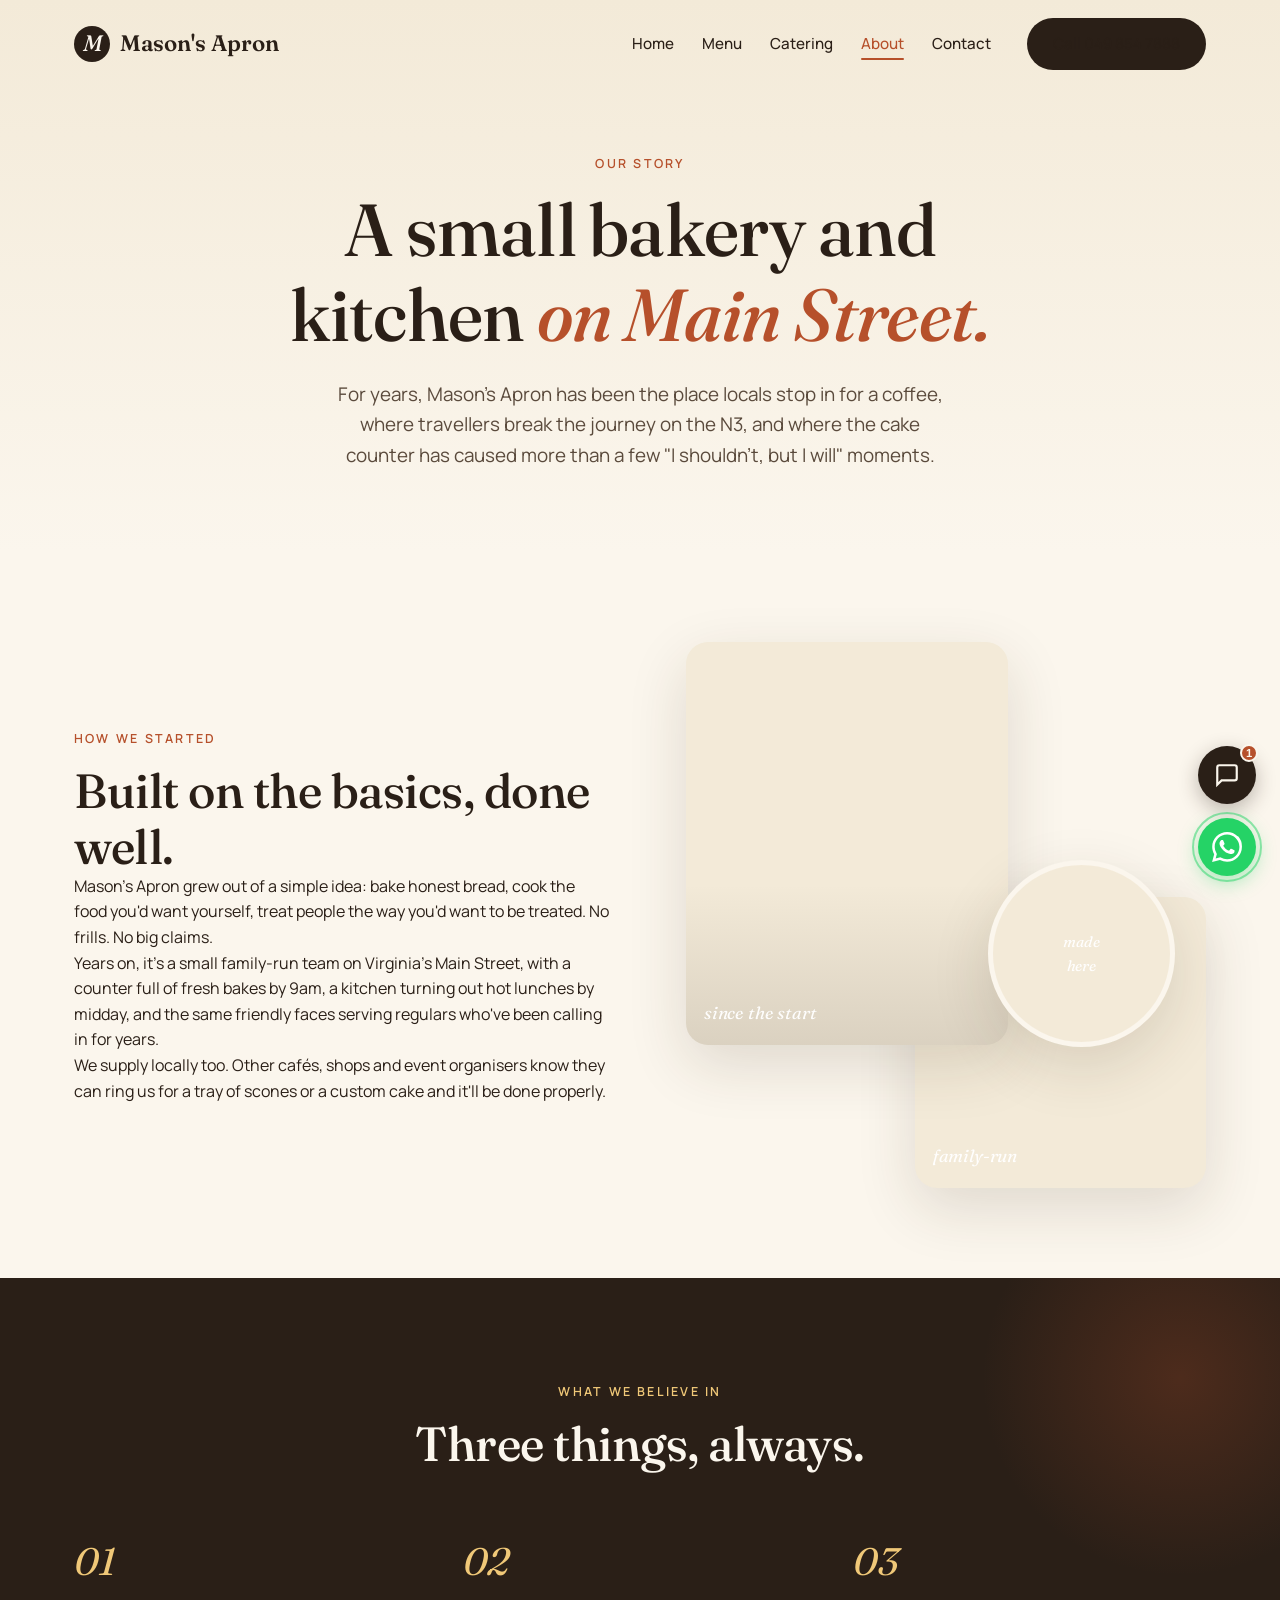
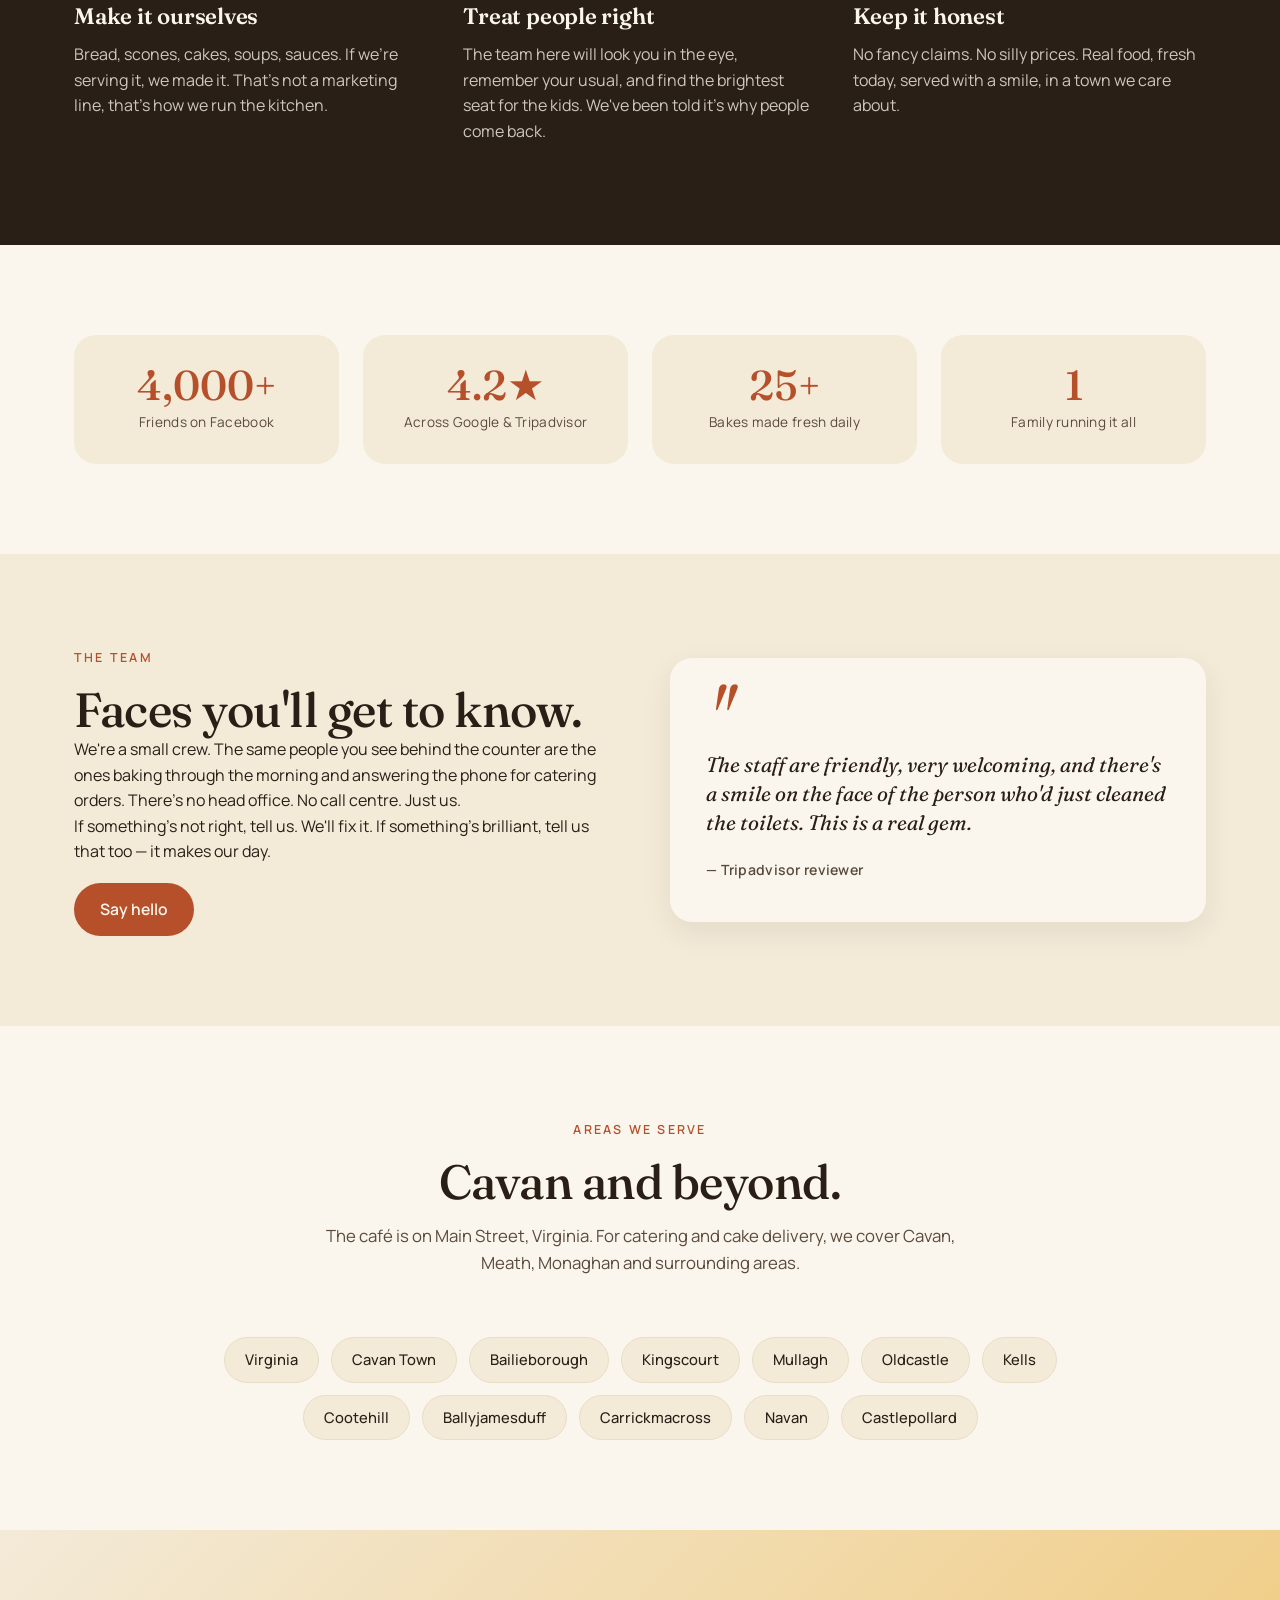
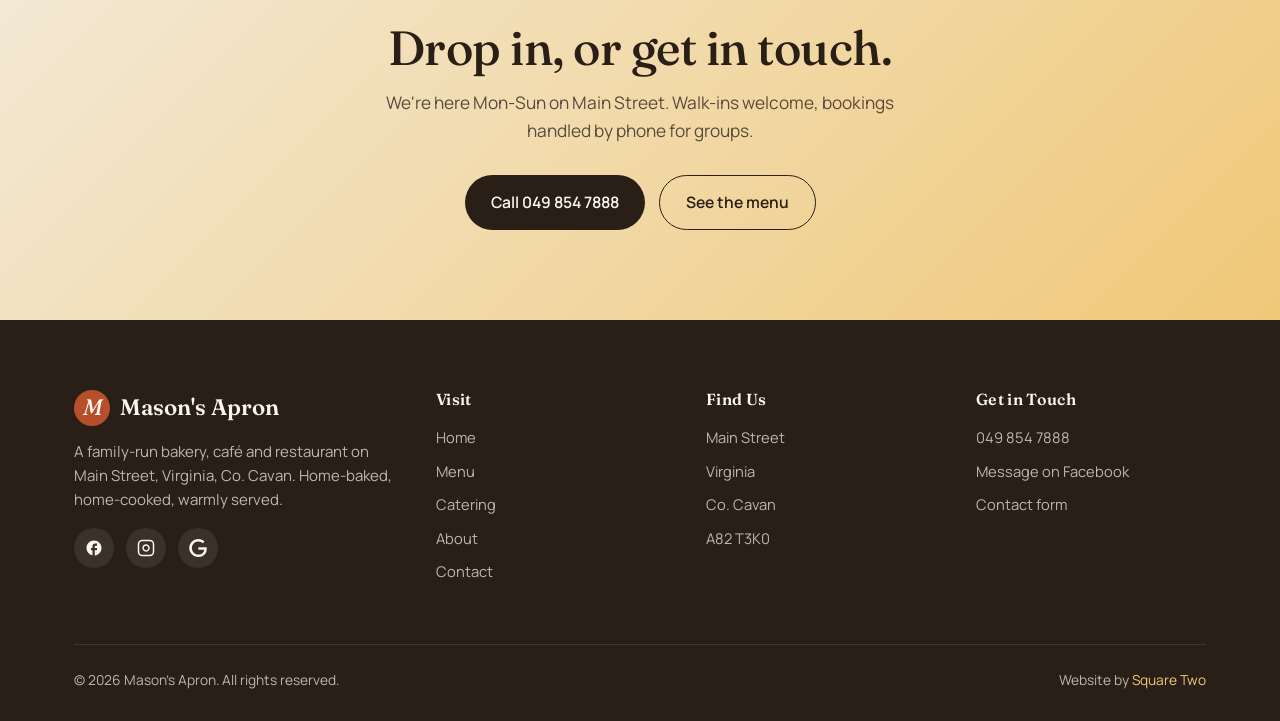
==== about.html @ c081e1da "Photo-led redesign: real menu, Jack's shortlist photos, homepage menu section" ====
<!DOCTYPE html>
<html lang="en">
<head>
  <meta charset="UTF-8">
  <meta name="viewport" content="width=device-width, initial-scale=1.0">
  <title>About Mason's Apron | Family-Run Café in Virginia, Co. Cavan</title>
  <meta name="description" content="Get to know Mason's Apron. A family-run bakery, café and restaurant on Main Street, Virginia. Real food, real welcome, served in the heart of Cavan.">
  <meta name="robots" content="index, follow">
  <link rel="canonical" href="https://www.themasonsapron.ie/about.html">

  <meta property="og:title" content="About Mason's Apron | Virginia, Co. Cavan">
  <meta property="og:description" content="A family-run bakery, café and restaurant on Main Street, Virginia. Home-baked, home-cooked, warmly served.">
  <meta property="og:url" content="https://www.themasonsapron.ie/about.html">
  <meta property="og:type" content="website">

  <link rel="preconnect" href="https://fonts.googleapis.com">
  <link rel="preconnect" href="https://fonts.gstatic.com" crossorigin>
  <link href="https://fonts.googleapis.com/css2?family=Fraunces:opsz,wght@9..144,400;9..144,500;9..144,600;9..144,700&family=Manrope:wght@400;500;600;700&display=swap" rel="stylesheet">
  <link rel="stylesheet" href="/styles.css">
</head>
<body>

  <nav class="nav" id="nav">
    <div class="nav-inner">
      <a href="/" class="logo">
        <span class="logo-mark">M</span>
        Mason's Apron
      </a>
      <ul class="nav-links" id="navLinks">
        <li><a href="/">Home</a></li>
        <li><a href="/menu.html">Menu</a></li>
        <li><a href="/catering.html">Catering</a></li>
        <li><a href="/about.html" class="active">About</a></li>
        <li><a href="/contact.html">Contact</a></li>
        <li><a href="tel:+353498547888" class="btn btn-primary nav-cta">Call 049 854 7888</a></li>
      </ul>
      <button class="hamburger" id="hamburger" aria-label="Menu">
        <span></span><span></span><span></span>
      </button>
    </div>
  </nav>

  <!-- ===== PAGE HERO ===== -->
  <section class="page-hero">
    <div class="container">
      <div class="page-hero-inner" data-reveal>
        <span class="eyebrow">Our Story</span>
        <h1>A small bakery and kitchen <span class="italic">on Main Street.</span></h1>
        <p class="lead">For years, Mason's Apron has been the place locals stop in for a coffee, where travellers break the journey on the N3, and where the cake counter has caused more than a few "I shouldn't, but I will" moments.</p>
      </div>
    </div>
  </section>

  <!-- ===== STORY ===== -->
  <section>
    <div class="container">
      <div class="about-grid">
        <div data-reveal>
          <span class="eyebrow">How we started</span>
          <h2>Built on the basics, done well.</h2>
          <p>Mason's Apron grew out of a simple idea: bake honest bread, cook the food you'd want yourself, treat people the way you'd want to be treated. No frills. No big claims.</p>
          <p>Years on, it's a small family-run team on Virginia's Main Street, with a counter full of fresh bakes by 9am, a kitchen turning out hot lunches by midday, and the same friendly faces serving regulars who've been calling in for years.</p>
          <p>We supply locally too. Other cafés, shops and event organisers know they can ring us for a tray of scones or a custom cake and it'll be done properly.</p>
        </div>
        <div class="hero-visual" data-reveal>
          <div class="hero-card hero-card-1">
            <span class="label">since the start</span>
          </div>
          <div class="hero-card hero-card-2">
            <span class="label">family-run</span>
          </div>
          <div class="hero-card hero-card-3">
            <span class="label">made<br>here</span>
          </div>
        </div>
      </div>
    </div>
  </section>

  <!-- ===== VALUES ===== -->
  <section class="story">
    <div class="container">
      <div class="section-head" data-reveal>
        <span class="eyebrow">What we believe in</span>
        <h2>Three things, always.</h2>
      </div>
      <div class="values-grid">
        <div class="value" data-reveal>
          <div class="value-num">01</div>
          <h3>Make it ourselves</h3>
          <p>Bread, scones, cakes, soups, sauces. If we're serving it, we made it. That's not a marketing line, that's how we run the kitchen.</p>
        </div>
        <div class="value" data-reveal>
          <div class="value-num">02</div>
          <h3>Treat people right</h3>
          <p>The team here will look you in the eye, remember your usual, and find the brightest seat for the kids. We've been told it's why people come back.</p>
        </div>
        <div class="value" data-reveal>
          <div class="value-num">03</div>
          <h3>Keep it honest</h3>
          <p>No fancy claims. No silly prices. Real food, fresh today, served with a smile, in a town we care about.</p>
        </div>
      </div>
    </div>
  </section>

  <!-- ===== STATS ===== -->
  <section>
    <div class="container">
      <div class="stats-row" data-reveal>
        <div class="stat-block">
          <div class="num">4,000+</div>
          <div class="label">Friends on Facebook</div>
        </div>
        <div class="stat-block">
          <div class="num">4.2★</div>
          <div class="label">Across Google &amp; Tripadvisor</div>
        </div>
        <div class="stat-block">
          <div class="num">25+</div>
          <div class="label">Bakes made fresh daily</div>
        </div>
        <div class="stat-block">
          <div class="num">1</div>
          <div class="label">Family running it all</div>
        </div>
      </div>
    </div>
  </section>

  <!-- ===== TEAM PROMISE ===== -->
  <section class="reviews">
    <div class="container">
      <div class="about-grid">
        <div data-reveal>
          <span class="eyebrow">The Team</span>
          <h2>Faces you'll get to know.</h2>
          <p>We're a small crew. The same people you see behind the counter are the ones baking through the morning and answering the phone for catering orders. There's no head office. No call centre. Just us.</p>
          <p>If something's not right, tell us. We'll fix it. If something's brilliant, tell us that too — it makes our day.</p>
          <a href="/contact.html" class="btn btn-rust" style="margin-top:18px;">Say hello</a>
        </div>
        <div data-reveal>
          <div class="quote-card">
            <div class="quote-mark">"</div>
            <p>The staff are friendly, very welcoming, and there's a smile on the face of the person who'd just cleaned the toilets. This is a real gem.</p>
            <div class="quote-attr">— Tripadvisor reviewer</div>
          </div>
        </div>
      </div>
    </div>
  </section>

  <!-- ===== AREAS WE SERVE ===== -->
  <section>
    <div class="container">
      <div class="section-head" data-reveal>
        <span class="eyebrow">Areas We Serve</span>
        <h2>Cavan and beyond.</h2>
        <p>The café is on Main Street, Virginia. For catering and cake delivery, we cover Cavan, Meath, Monaghan and surrounding areas.</p>
      </div>
      <div class="area-tags" data-reveal>
        <span class="area">Virginia</span>
        <span class="area">Cavan Town</span>
        <span class="area">Bailieborough</span>
        <span class="area">Kingscourt</span>
        <span class="area">Mullagh</span>
        <span class="area">Oldcastle</span>
        <span class="area">Kells</span>
        <span class="area">Cootehill</span>
        <span class="area">Ballyjamesduff</span>
        <span class="area">Carrickmacross</span>
        <span class="area">Navan</span>
        <span class="area">Castlepollard</span>
      </div>
    </div>
  </section>

  <!-- ===== CTA BANNER ===== -->
  <section class="cta-banner">
    <div class="container">
      <div class="cta-inner" data-reveal>
        <h2>Drop in, or get in touch.</h2>
        <p>We're here Mon-Sun on Main Street. Walk-ins welcome, bookings handled by phone for groups.</p>
        <div class="hero-ctas" style="justify-content:center;">
          <a href="tel:+353498547888" class="btn btn-primary">Call 049 854 7888</a>
          <a href="/menu.html" class="btn btn-secondary">See the menu</a>
        </div>
      </div>
    </div>
  </section>

  <div id="footer-placeholder"></div>
  <div id="widgets-placeholder"></div>

  <script src="/script.js"></script>
</body>
</html>
---- styles.css ----
/* ===== TOKENS ===== */
:root {
  --cream: #fbf6ed;
  --cream-2: #f3ead8;
  --ink: #2a1f17;
  --ink-soft: #5a4a3c;
  --rust: #b6502b;
  --rust-dark: #8e3d20;
  --olive: #6a7a3e;
  --butter: #f0c878;
  --crust: #c89a5a;
  --line: #e8ddc6;
  --shadow: 0 10px 30px rgba(60, 40, 20, 0.08);
  --shadow-lg: 0 20px 60px rgba(60, 40, 20, 0.14);
  --r-sm: 8px;
  --r-md: 14px;
  --r-lg: 22px;
  --r-xl: 32px;
  --maxw: 1180px;
}

* { box-sizing: border-box; margin: 0; padding: 0; }
html { scroll-behavior: smooth; }
body {
  font-family: 'Manrope', -apple-system, system-ui, sans-serif;
  color: var(--ink);
  background: var(--cream);
  line-height: 1.6;
  -webkit-font-smoothing: antialiased;
  overflow-x: hidden;
}

h1, h2, h3, h4 {
  font-family: 'Fraunces', Georgia, serif;
  font-weight: 600;
  line-height: 1.15;
  letter-spacing: -0.01em;
  color: var(--ink);
}
h1 { font-size: clamp(2.4rem, 6vw, 4.6rem); font-weight: 500; }
h2 { font-size: clamp(1.9rem, 4vw, 3rem); font-weight: 500; }
h3 { font-size: 1.4rem; }

a { color: var(--rust); text-decoration: none; }
a:hover { color: var(--rust-dark); }
img { max-width: 100%; display: block; }

.container {
  max-width: var(--maxw);
  margin: 0 auto;
  padding: 0 24px;
}

.eyebrow {
  display: inline-block;
  font-size: 0.78rem;
  letter-spacing: 0.18em;
  text-transform: uppercase;
  color: var(--rust);
  font-weight: 600;
  margin-bottom: 14px;
}

.italic {
  font-style: italic;
  color: var(--rust);
}

.btn {
  display: inline-flex;
  align-items: center;
  gap: 10px;
  padding: 14px 26px;
  border-radius: 999px;
  font-weight: 600;
  font-size: 0.98rem;
  transition: all 0.25s ease;
  border: none;
  cursor: pointer;
  font-family: inherit;
  white-space: nowrap;
}
.btn-primary { background: var(--ink); color: var(--cream); }
.btn-primary:hover { background: var(--rust-dark); color: var(--cream); transform: translateY(-2px); }
.btn-secondary { background: transparent; color: var(--ink); border: 1.5px solid var(--ink); }
.btn-secondary:hover { background: var(--ink); color: var(--cream); }
.btn-rust { background: var(--rust); color: var(--cream); }
.btn-rust:hover { background: var(--rust-dark); color: var(--cream); transform: translateY(-2px); }

/* ===== NAV ===== */
.nav {
  position: fixed;
  top: 0; left: 0; right: 0;
  z-index: 100;
  padding: 18px 0;
  transition: all 0.3s ease;
}
.nav.scrolled {
  background: rgba(251, 246, 237, 0.92);
  backdrop-filter: blur(10px);
  -webkit-backdrop-filter: blur(10px);
  box-shadow: 0 1px 0 var(--line);
  padding: 12px 0;
}
.nav-inner {
  display: flex;
  align-items: center;
  justify-content: space-between;
  max-width: var(--maxw);
  margin: 0 auto;
  padding: 0 24px;
}
.logo {
  font-family: 'Fraunces', serif;
  font-size: 1.4rem;
  font-weight: 600;
  color: var(--ink);
  display: flex;
  align-items: center;
  gap: 10px;
}
.logo-mark {
  width: 36px; height: 36px;
  background: var(--ink);
  color: var(--cream);
  border-radius: 50%;
  display: grid;
  place-items: center;
  font-family: 'Fraunces', serif;
  font-style: italic;
  font-weight: 500;
}
.nav-links {
  display: flex;
  gap: 28px;
  align-items: center;
  list-style: none;
}
.nav-links a {
  color: var(--ink);
  font-weight: 500;
  font-size: 0.95rem;
  position: relative;
}
.nav-links a:hover { color: var(--rust); }
.nav-links a.active {
  color: var(--rust);
}
.nav-links a.active::after {
  content: '';
  position: absolute;
  bottom: -6px; left: 0; right: 0;
  height: 2px;
  background: var(--rust);
  border-radius: 2px;
}
.nav-links a.btn.active::after { display: none; }
.nav-cta { margin-left: 8px; }

.hamburger {
  display: none;
  background: none;
  border: none;
  cursor: pointer;
  width: 44px;
  height: 44px;
  padding: 10px;
}
.hamburger span {
  display: block;
  width: 24px;
  height: 2px;
  background: var(--ink);
  margin: 5px auto;
  transition: 0.3s;
}
.hamburger.active span:nth-child(1) { transform: rotate(45deg) translate(6px, 6px); }
.hamburger.active span:nth-child(2) { opacity: 0; }
.hamburger.active span:nth-child(3) { transform: rotate(-45deg) translate(7px, -7px); }

/* ===== HERO ===== */
.hero {
  padding: 160px 0 100px;
  position: relative;
  overflow: hidden;
}
.hero-grid {
  display: grid;
  grid-template-columns: 1.05fr 0.95fr;
  gap: 60px;
  align-items: center;
}
.hero p.lead {
  font-size: 1.18rem;
  color: var(--ink-soft);
  margin: 26px 0 36px;
  max-width: 540px;
}
.hero-ctas {
  display: flex;
  gap: 14px;
  flex-wrap: wrap;
}
.hero-trust {
  margin-top: 40px;
  display: flex;
  gap: 24px;
  flex-wrap: wrap;
  align-items: center;
}
.trust-item {
  display: flex;
  align-items: center;
  gap: 8px;
  font-size: 0.88rem;
  color: var(--ink-soft);
  font-weight: 500;
}
.trust-item svg { width: 18px; height: 18px; color: var(--rust); }

.hero-visual {
  position: relative;
  aspect-ratio: 1 / 1.05;
  max-width: 520px;
  justify-self: end;
  width: 100%;
}
.hero-card {
  position: absolute;
  border-radius: var(--r-lg);
  overflow: hidden;
  box-shadow: var(--shadow-lg);
  background: var(--cream-2);
}
.hero-card img {
  width: 100%;
  height: 100%;
  object-fit: cover;
}
.hero-card-1 {
  top: 0; left: 0;
  width: 62%;
  aspect-ratio: 4 / 5;
  z-index: 2;
}
.hero-card-2 {
  bottom: 0; right: 0;
  width: 56%;
  aspect-ratio: 1 / 1;
  z-index: 1;
}
.hero-card-3 {
  top: 40%; right: 6%;
  width: 36%;
  aspect-ratio: 1 / 1;
  border-radius: 50%;
  border: 5px solid var(--cream);
  z-index: 3;
}
.hero-card .label {
  position: absolute;
  bottom: 18px;
  left: 18px;
  color: rgba(255,255,255,0.95);
  font-family: 'Fraunces', serif;
  font-style: italic;
  font-size: 1.1rem;
  letter-spacing: -0.01em;
}
.hero-card-3 .label {
  bottom: auto; left: auto;
  top: 50%; left: 50%;
  transform: translate(-50%, -50%);
  text-align: center;
  font-size: 0.95rem;
}
.hero-card-1::before {
  content: '';
  position: absolute;
  inset: 0;
  pointer-events: none;
  background: linear-gradient(180deg, transparent 60%, rgba(42,31,23,0.12) 100%);
}

/* ===== PAGE HERO (sub-pages) ===== */
.page-hero {
  padding: 150px 0 60px;
  background: linear-gradient(180deg, var(--cream-2) 0%, var(--cream) 100%);
  text-align: center;
}
.page-hero-inner {
  max-width: 780px;
  margin: 0 auto;
}
.page-hero h1 { margin-bottom: 22px; }
.page-hero p.lead {
  font-size: 1.18rem;
  color: var(--ink-soft);
  max-width: 620px;
  margin: 0 auto 22px;
}
.page-note {
  font-size: 0.85rem;
  color: var(--ink-soft);
  font-style: italic;
  margin-top: 14px;
}
.page-hero .hero-ctas {
  justify-content: center;
  margin-top: 26px;
}

/* ===== SECTIONS ===== */
section { padding: 90px 0; }
.section-head {
  text-align: center;
  max-width: 680px;
  margin: 0 auto 60px;
}
.section-head p {
  color: var(--ink-soft);
  font-size: 1.05rem;
  margin-top: 14px;
}

/* ===== ABOUT ===== */
.about {
  background: var(--cream-2);
  position: relative;
}
.about-grid {
  display: grid;
  grid-template-columns: 1fr 1fr;
  gap: 60px;
  align-items: center;
}
.about h2 { margin-bottom: 20px; }
.about p { color: var(--ink-soft); font-size: 1.05rem; margin-bottom: 16px; }
.why-cards {
  display: grid;
  grid-template-columns: 1fr 1fr;
  gap: 18px;
  margin-top: 40px;
}
.why-card {
  background: var(--cream);
  border-radius: var(--r-md);
  padding: 24px;
  border: 1px solid var(--line);
}
.why-card .ic {
  width: 42px; height: 42px;
  background: var(--rust);
  color: var(--cream);
  border-radius: 50%;
  display: grid;
  place-items: center;
  margin-bottom: 14px;
}
.why-card .ic svg { width: 20px; height: 20px; }
.why-card h4 {
  font-family: 'Fraunces', serif;
  font-size: 1.05rem;
  margin-bottom: 6px;
}
.why-card p { font-size: 0.92rem; margin: 0; color: var(--ink-soft); }

/* ===== MENU CARDS (homepage tease) ===== */
.menu-grid {
  display: grid;
  grid-template-columns: repeat(3, 1fr);
  gap: 26px;
}
.menu-card {
  background: var(--cream-2);
  border-radius: var(--r-lg);
  padding: 36px 30px;
  transition: transform 0.3s ease, box-shadow 0.3s ease;
  position: relative;
  overflow: hidden;
}
.menu-card:hover {
  transform: translateY(-6px);
  box-shadow: var(--shadow);
}
.menu-card .visual {
  width: 64px; height: 64px;
  border-radius: 50%;
  display: grid;
  place-items: center;
  margin-bottom: 22px;
  background: var(--rust);
  color: var(--cream);
}
.menu-card .visual svg { width: 28px; height: 28px; }
.menu-card.olive .visual { background: var(--olive); }
.menu-card.butter .visual { background: var(--crust); }
.menu-card.ink .visual { background: var(--ink); }
.menu-card.rust .visual { background: var(--rust); }
.menu-card h3 {
  font-family: 'Fraunces', serif;
  margin-bottom: 10px;
  font-size: 1.35rem;
}
.menu-card p {
  color: var(--ink-soft);
  font-size: 0.96rem;
  margin-bottom: 18px;
}
.menu-card .ask {
  font-size: 0.88rem;
  font-weight: 600;
  color: var(--rust);
  display: inline-flex;
  gap: 6px;
  align-items: center;
}

/* ===== STORY STRIP ===== */
.story {
  background: var(--ink);
  color: var(--cream);
  padding: 100px 0;
  position: relative;
  overflow: hidden;
}
.story::before {
  content: '';
  position: absolute;
  top: -100px; right: -100px;
  width: 400px; height: 400px;
  background: radial-gradient(circle, rgba(182, 80, 43, 0.25) 0%, transparent 70%);
  pointer-events: none;
}
.story h2 { color: var(--cream); }
.story .eyebrow { color: var(--butter); }
.story-grid {
  display: grid;
  grid-template-columns: 1fr 1fr;
  gap: 80px;
  align-items: center;
  position: relative;
  z-index: 1;
}
.story p {
  color: rgba(251, 246, 237, 0.78);
  font-size: 1.08rem;
  margin-bottom: 18px;
}
.story-stats {
  display: grid;
  grid-template-columns: 1fr 1fr;
  gap: 24px;
  margin-top: 30px;
}
.stat .num {
  font-family: 'Fraunces', serif;
  font-size: 3rem;
  color: var(--butter);
  line-height: 1;
  font-weight: 500;
}
.stat .label {
  color: rgba(251, 246, 237, 0.7);
  font-size: 0.88rem;
  margin-top: 6px;
  letter-spacing: 0.02em;
}
.story-visual {
  aspect-ratio: 4/5;
  border-radius: var(--r-lg);
  background: var(--rust-dark);
  position: relative;
  overflow: hidden;
  box-shadow: var(--shadow-lg);
}
.story-visual img {
  position: absolute;
  inset: 0;
  width: 100%;
  height: 100%;
  object-fit: cover;
}
.story-visual::after {
  content: '';
  position: absolute;
  inset: 0;
  background: linear-gradient(180deg, transparent 45%, rgba(20,13,8,0.78) 100%);
}
.story-visual .label {
  z-index: 1;
  position: absolute;
  bottom: 24px; left: 24px;
  color: rgba(255,255,255,0.92);
  font-family: 'Fraunces', serif;
  font-style: italic;
  font-size: 1.4rem;
}

/* ===== STORY VALUES (about page) ===== */
.values-grid {
  display: grid;
  grid-template-columns: repeat(3, 1fr);
  gap: 36px;
}
.value {
  position: relative;
  z-index: 1;
}
.value-num {
  font-family: 'Fraunces', serif;
  font-size: 2.4rem;
  font-style: italic;
  color: var(--butter);
  margin-bottom: 12px;
}
.value h3 {
  color: var(--cream);
  font-family: 'Fraunces', serif;
  font-size: 1.4rem;
  margin-bottom: 12px;
}
.value p {
  color: rgba(251, 246, 237, 0.78);
  font-size: 1rem;
  margin: 0;
}

/* ===== STATS ROW (about) ===== */
.stats-row {
  display: grid;
  grid-template-columns: repeat(4, 1fr);
  gap: 24px;
  text-align: center;
}
.stat-block {
  padding: 30px 20px;
  background: var(--cream-2);
  border-radius: var(--r-lg);
}
.stat-block .num {
  font-family: 'Fraunces', serif;
  font-size: 2.6rem;
  color: var(--rust);
  font-weight: 500;
  line-height: 1;
  margin-bottom: 6px;
}
.stat-block .label {
  font-size: 0.85rem;
  color: var(--ink-soft);
  letter-spacing: 0.02em;
}

/* ===== HOW IT WORKS ===== */
.steps-grid {
  display: grid;
  grid-template-columns: repeat(4, 1fr);
  gap: 24px;
}
.step {
  text-align: center;
  padding: 30px 18px;
}
.step .num-circle {
  width: 64px; height: 64px;
  border-radius: 50%;
  background: var(--cream-2);
  border: 2px solid var(--rust);
  color: var(--rust);
  font-family: 'Fraunces', serif;
  font-size: 1.6rem;
  font-weight: 600;
  display: grid;
  place-items: center;
  margin: 0 auto 18px;
}
.step h4 {
  font-family: 'Fraunces', serif;
  font-size: 1.15rem;
  margin-bottom: 8px;
}
.step p {
  font-size: 0.92rem;
  color: var(--ink-soft);
}

/* ===== REVIEWS ===== */
.reviews {
  background: var(--cream-2);
}
.reviews-grid {
  display: grid;
  grid-template-columns: repeat(3, 1fr);
  gap: 24px;
}
.review {
  background: var(--cream);
  border-radius: var(--r-lg);
  padding: 32px 28px;
  box-shadow: var(--shadow);
  position: relative;
}
.review .stars {
  color: var(--butter);
  font-size: 1.05rem;
  margin-bottom: 14px;
  letter-spacing: 0.04em;
}
.review p {
  font-family: 'Fraunces', serif;
  font-size: 1.05rem;
  line-height: 1.5;
  color: var(--ink);
  font-weight: 400;
  font-style: italic;
  margin-bottom: 18px;
}
.review .who {
  font-size: 0.88rem;
  color: var(--ink-soft);
  font-weight: 600;
  letter-spacing: 0.02em;
}
.reviews-cta {
  text-align: center;
  margin-top: 40px;
}

/* ===== QUOTE CARD (about) ===== */
.quote-card {
  background: var(--cream);
  border-radius: var(--r-lg);
  padding: 40px 36px;
  box-shadow: var(--shadow);
  position: relative;
}
.quote-mark {
  font-family: 'Fraunces', serif;
  font-size: 5rem;
  color: var(--rust);
  line-height: 0.5;
  margin-bottom: 12px;
  font-style: italic;
}
.quote-card p {
  font-family: 'Fraunces', serif;
  font-size: 1.3rem;
  font-style: italic;
  line-height: 1.4;
  color: var(--ink);
  margin-bottom: 22px;
}
.quote-attr {
  font-size: 0.88rem;
  color: var(--ink-soft);
  font-weight: 600;
  letter-spacing: 0.02em;
}

/* ===== AREA TAGS ===== */
.area-tags {
  display: flex;
  flex-wrap: wrap;
  gap: 12px;
  justify-content: center;
  max-width: 880px;
  margin: 0 auto;
}
.area {
  display: inline-block;
  padding: 10px 20px;
  background: var(--cream-2);
  border: 1px solid var(--line);
  border-radius: 999px;
  font-size: 0.92rem;
  color: var(--ink);
  font-weight: 500;
}

/* ===== MENU PAGE ===== */
.menu-nav {
  background: var(--cream);
  padding: 30px 0;
  position: sticky;
  top: 70px;
  z-index: 50;
  border-bottom: 1px solid var(--line);
}
.pill-row {
  display: flex;
  gap: 10px;
  overflow-x: auto;
  padding: 4px;
  scrollbar-width: none;
}
.pill-row::-webkit-scrollbar { display: none; }
.pill {
  padding: 10px 20px;
  background: var(--cream-2);
  border-radius: 999px;
  font-size: 0.9rem;
  color: var(--ink);
  font-weight: 600;
  white-space: nowrap;
  border: 1px solid transparent;
  transition: all 0.2s ease;
}
.pill:hover {
  background: var(--rust);
  color: var(--cream);
}

.menu-section {
  padding: 70px 0;
}
.menu-section.alt {
  background: var(--cream-2);
}
.menu-section-head {
  text-align: center;
  margin-bottom: 50px;
  max-width: 600px;
  margin-left: auto;
  margin-right: auto;
}
.menu-section-head h2 {
  font-family: 'Fraunces', serif;
  margin-bottom: 10px;
}
.menu-section-head p {
  color: var(--ink-soft);
  font-size: 1rem;
}

.menu-list {
  max-width: 720px;
  margin: 0 auto;
}
.menu-item {
  display: flex;
  justify-content: space-between;
  align-items: flex-start;
  gap: 20px;
  padding: 18px 0;
  border-bottom: 1px dashed var(--line);
}
.menu-item:last-child { border-bottom: none; }
.m-name {
  font-family: 'Fraunces', serif;
  font-size: 1.15rem;
  font-weight: 500;
  color: var(--ink);
  margin-bottom: 4px;
}
.m-desc {
  font-size: 0.92rem;
  color: var(--ink-soft);
  line-height: 1.5;
  max-width: 540px;
}
.m-price {
  font-family: 'Fraunces', serif;
  font-size: 1.1rem;
  font-weight: 600;
  color: var(--rust);
  white-space: nowrap;
  flex-shrink: 0;
}

.menu-grid-2col {
  display: grid;
  grid-template-columns: 1fr 1fr;
  gap: 60px;
  max-width: 900px;
  margin: 0 auto;
}
.menu-list-title {
  font-family: 'Fraunces', serif;
  font-size: 1.4rem;
  color: var(--rust);
  font-style: italic;
  margin-bottom: 14px;
  padding-bottom: 12px;
  border-bottom: 2px solid var(--rust);
}

.callout {
  padding: 60px 0;
  background: var(--ink);
  color: var(--cream);
}
.callout-inner {
  display: flex;
  justify-content: space-between;
  align-items: center;
  gap: 30px;
  flex-wrap: wrap;
}
.callout h3 {
  color: var(--cream);
  font-family: 'Fraunces', serif;
  font-size: 1.4rem;
  margin-bottom: 8px;
}
.callout p {
  color: rgba(251, 246, 237, 0.78);
  max-width: 560px;
}

/* ===== CATERING PLATTERS ===== */
.platter-grid {
  display: grid;
  grid-template-columns: repeat(3, 1fr);
  gap: 26px;
}
.platter {
  background: var(--cream);
  border-radius: var(--r-lg);
  padding: 32px 28px;
  box-shadow: var(--shadow);
  position: relative;
  border: 1px solid var(--line);
  transition: transform 0.3s ease, box-shadow 0.3s ease;
}
.platter:hover {
  transform: translateY(-4px);
  box-shadow: var(--shadow-lg);
}
.platter-tag {
  display: inline-block;
  background: var(--rust);
  color: var(--cream);
  font-size: 0.72rem;
  font-weight: 700;
  letter-spacing: 0.1em;
  text-transform: uppercase;
  padding: 4px 12px;
  border-radius: 999px;
  margin-bottom: 14px;
}
.platter h3 {
  font-family: 'Fraunces', serif;
  margin-bottom: 8px;
  font-size: 1.3rem;
}
.platter-price {
  font-family: 'Fraunces', serif;
  font-size: 2rem;
  color: var(--rust);
  font-weight: 600;
  line-height: 1;
  margin: 8px 0 4px;
}
.platter-meta {
  font-size: 0.85rem;
  color: var(--ink-soft);
  margin-bottom: 18px;
  font-weight: 500;
  letter-spacing: 0.02em;
}
.platter-list {
  list-style: none;
  padding: 0;
}
.platter-list li {
  padding: 8px 0;
  padding-left: 22px;
  position: relative;
  font-size: 0.92rem;
  color: var(--ink-soft);
  border-bottom: 1px solid var(--line);
}
.platter-list li:last-child { border-bottom: none; }
.platter-list li::before {
  content: '✓';
  position: absolute;
  left: 0;
  color: var(--olive);
  font-weight: 700;
}

/* ===== CTA BANNER ===== */
.cta-banner {
  background: linear-gradient(135deg, var(--cream-2) 0%, var(--butter) 100%);
  padding: 90px 0;
}
.cta-inner {
  text-align: center;
  max-width: 720px;
  margin: 0 auto;
}
.cta-inner h2 { margin-bottom: 14px; }
.cta-inner p {
  color: var(--ink-soft);
  font-size: 1.08rem;
  margin-bottom: 30px;
  max-width: 540px;
  margin-left: auto;
  margin-right: auto;
}

/* ===== FAQ ===== */
.faq-list {
  max-width: 780px;
  margin: 0 auto;
}
.faq-item {
  border-bottom: 1px solid var(--line);
  padding: 22px 0;
}
.faq-q {
  width: 100%;
  background: none;
  border: none;
  text-align: left;
  cursor: pointer;
  display: flex;
  justify-content: space-between;
  align-items: center;
  font-family: 'Fraunces', serif;
  font-size: 1.18rem;
  color: var(--ink);
  font-weight: 500;
  padding: 0;
}
.faq-q .plus {
  width: 28px;
  height: 28px;
  border-radius: 50%;
  background: var(--cream-2);
  color: var(--rust);
  display: grid;
  place-items: center;
  transition: transform 0.3s ease, background 0.3s ease;
  flex-shrink: 0;
  margin-left: 16px;
}
.faq-item.open .faq-q .plus {
  transform: rotate(45deg);
  background: var(--rust);
  color: var(--cream);
}
.faq-a {
  max-height: 0;
  overflow: hidden;
  transition: max-height 0.3s ease, padding-top 0.3s ease;
}
.faq-item.open .faq-a {
  max-height: 300px;
  padding-top: 14px;
}
.faq-a p { color: var(--ink-soft); font-size: 1rem; }

/* ===== CONTACT ===== */
.contact { background: var(--cream-2); }
.contact-grid {
  display: grid;
  grid-template-columns: 1fr 1fr;
  gap: 60px;
}
.contact-info h3 {
  font-family: 'Fraunces', serif;
  font-size: 1.4rem;
  margin-bottom: 8px;
}
.contact-info > p {
  color: var(--ink-soft);
  margin-bottom: 32px;
}
.contact-detail {
  display: flex;
  gap: 16px;
  align-items: flex-start;
  margin-bottom: 22px;
}
.contact-detail .ic {
  width: 42px; height: 42px;
  background: var(--cream);
  border-radius: 50%;
  display: grid;
  place-items: center;
  flex-shrink: 0;
  color: var(--rust);
}
.contact-detail .ic svg { width: 18px; height: 18px; }
.contact-detail .label-sm {
  font-size: 0.78rem;
  letter-spacing: 0.1em;
  text-transform: uppercase;
  color: var(--ink-soft);
  font-weight: 600;
}
.contact-detail .val {
  font-family: 'Fraunces', serif;
  font-size: 1.1rem;
  color: var(--ink);
  font-weight: 500;
}
.contact-detail .val a { color: var(--ink); }
.contact-detail .val a:hover { color: var(--rust); }

.form {
  background: var(--cream);
  border-radius: var(--r-lg);
  padding: 36px;
  box-shadow: var(--shadow);
}
.form-row {
  display: grid;
  grid-template-columns: 1fr 1fr;
  gap: 14px;
  margin-bottom: 14px;
}
.form-field { margin-bottom: 14px; }
.form input, .form textarea, .form select {
  width: 100%;
  padding: 14px 16px;
  border: 1px solid var(--line);
  border-radius: var(--r-md);
  font-family: inherit;
  font-size: 0.96rem;
  color: var(--ink);
  background: var(--cream-2);
  transition: border 0.2s ease;
}
.form input:focus, .form textarea:focus, .form select:focus {
  outline: none;
  border-color: var(--rust);
  background: var(--cream);
}
.form textarea { resize: vertical; min-height: 120px; }
.form .btn { width: 100%; justify-content: center; }

.hours-list {
  margin-top: 12px;
  display: grid;
  gap: 6px;
}
.hours-row {
  display: flex;
  justify-content: space-between;
  font-size: 0.92rem;
  color: var(--ink-soft);
  padding: 4px 0;
}
.hours-row span:first-child { font-weight: 600; color: var(--ink); }

.map-wrap {
  border-radius: var(--r-lg);
  overflow: hidden;
  box-shadow: var(--shadow);
  max-width: 1000px;
  margin: 0 auto;
}

/* ===== FOOTER ===== */
footer {
  background: var(--ink);
  color: rgba(251, 246, 237, 0.7);
  padding: 70px 0 30px;
}
.footer-grid {
  display: grid;
  grid-template-columns: 1.4fr 1fr 1fr 1fr;
  gap: 40px;
  margin-bottom: 50px;
}
footer h4 {
  color: var(--cream);
  font-family: 'Fraunces', serif;
  font-size: 1rem;
  margin-bottom: 18px;
  letter-spacing: 0.02em;
}
footer .logo { color: var(--cream); margin-bottom: 14px; }
footer .logo .logo-mark { background: var(--rust); color: var(--cream); }
footer .tagline { max-width: 320px; font-size: 0.94rem; line-height: 1.6; }
footer ul { list-style: none; }
footer ul li { margin-bottom: 10px; font-size: 0.92rem; }
footer ul li a { color: rgba(251, 246, 237, 0.7); }
footer ul li a:hover { color: var(--butter); }
.socials {
  display: flex;
  gap: 12px;
  margin-top: 16px;
}
.socials a {
  width: 40px; height: 40px;
  background: rgba(251, 246, 237, 0.08);
  border-radius: 50%;
  display: grid;
  place-items: center;
  color: var(--cream);
  transition: background 0.25s ease;
}
.socials a:hover { background: var(--rust); }
.socials a svg { width: 18px; height: 18px; }
.footer-bottom {
  border-top: 1px solid rgba(251, 246, 237, 0.1);
  padding-top: 24px;
  display: flex;
  justify-content: space-between;
  flex-wrap: wrap;
  gap: 14px;
  font-size: 0.86rem;
}

/* ===== WHATSAPP FLOAT ===== */
.whatsapp-float {
  position: fixed;
  bottom: 24px; right: 24px;
  width: 58px; height: 58px;
  background: #25D366;
  border-radius: 50%;
  display: grid;
  place-items: center;
  box-shadow: 0 6px 20px rgba(37, 211, 102, 0.4);
  z-index: 90;
  transition: transform 0.25s ease;
}
.whatsapp-float:hover { transform: scale(1.08); }
.whatsapp-float::before {
  content: '';
  position: absolute;
  inset: -6px;
  border-radius: 50%;
  border: 2px solid #25D366;
  opacity: 0.5;
  animation: pulse 2s infinite;
}
@keyframes pulse {
  0% { transform: scale(1); opacity: 0.5; }
  100% { transform: scale(1.4); opacity: 0; }
}
.whatsapp-float svg { width: 30px; height: 30px; color: white; }
.wa-tooltip {
  position: absolute;
  right: 70px;
  background: var(--ink);
  color: var(--cream);
  padding: 8px 14px;
  border-radius: 8px;
  font-size: 0.85rem;
  white-space: nowrap;
  opacity: 0;
  pointer-events: none;
  transition: opacity 0.2s ease;
}
.whatsapp-float:hover .wa-tooltip { opacity: 1; }

/* ===== CHATBOT ===== */
.chat-button {
  position: fixed;
  bottom: 96px; right: 24px;
  width: 58px; height: 58px;
  background: var(--ink);
  color: var(--cream);
  border: none;
  border-radius: 50%;
  cursor: pointer;
  box-shadow: 0 6px 20px rgba(42, 31, 23, 0.3);
  z-index: 89;
  display: grid;
  place-items: center;
  transition: transform 0.25s ease;
}
.chat-button:hover { transform: scale(1.08); }
.chat-button svg { width: 26px; height: 26px; }
.chat-badge {
  position: absolute;
  top: -2px; right: -2px;
  width: 18px; height: 18px;
  background: var(--rust);
  color: var(--cream);
  border-radius: 50%;
  font-size: 0.7rem;
  display: grid;
  place-items: center;
  font-weight: 700;
  border: 2px solid var(--cream);
}
.chat-window {
  position: fixed;
  bottom: 96px;
  right: 24px;
  width: 360px;
  max-width: calc(100vw - 40px);
  max-height: 540px;
  background: var(--cream);
  border-radius: 18px;
  box-shadow: 0 20px 50px rgba(42, 31, 23, 0.25);
  display: none;
  flex-direction: column;
  overflow: hidden;
  z-index: 95;
}
.chat-window.active { display: flex; }
.chat-header {
  background: var(--ink);
  color: var(--cream);
  padding: 18px 20px;
  display: flex;
  justify-content: space-between;
  align-items: center;
}
.chat-header-info { display: flex; gap: 12px; align-items: center; }
.chat-avatar {
  width: 38px; height: 38px;
  background: var(--rust);
  border-radius: 50%;
  display: grid;
  place-items: center;
  font-family: 'Fraunces', serif;
  font-style: italic;
}
.chat-name { font-weight: 600; font-size: 0.98rem; }
.chat-status {
  font-size: 0.78rem;
  opacity: 0.75;
  display: flex;
  align-items: center;
  gap: 6px;
}
.chat-status::before {
  content: '';
  width: 7px; height: 7px;
  border-radius: 50%;
  background: #4ade80;
}
.chat-close {
  background: none;
  border: none;
  color: var(--cream);
  cursor: pointer;
  font-size: 1.4rem;
  padding: 4px 8px;
  border-radius: 6px;
}
.chat-close:hover { background: rgba(255,255,255,0.1); }
.chat-body {
  flex: 1;
  padding: 18px;
  overflow-y: auto;
  background: var(--cream);
  max-height: 360px;
}
.msg {
  margin-bottom: 12px;
  max-width: 82%;
  padding: 10px 14px;
  border-radius: 16px;
  font-size: 0.92rem;
  line-height: 1.45;
}
.msg.bot {
  background: var(--cream-2);
  color: var(--ink);
  border-bottom-left-radius: 4px;
}
.msg.user {
  background: var(--ink);
  color: var(--cream);
  margin-left: auto;
  border-bottom-right-radius: 4px;
}
.quick-replies {
  display: flex;
  flex-wrap: wrap;
  gap: 8px;
  padding: 0 18px 14px;
}
.chip {
  background: var(--cream);
  border: 1px solid var(--line);
  color: var(--ink);
  padding: 8px 14px;
  border-radius: 999px;
  font-size: 0.84rem;
  cursor: pointer;
  font-family: inherit;
  transition: background 0.2s ease;
}
.chip:hover { background: var(--cream-2); border-color: var(--rust); }
.chat-footer {
  border-top: 1px solid var(--line);
  padding: 12px 14px;
  display: flex;
  gap: 8px;
}
.chat-input {
  flex: 1;
  padding: 10px 14px;
  border: 1px solid var(--line);
  border-radius: 999px;
  font-family: inherit;
  font-size: 0.92rem;
  background: var(--cream);
  outline: none;
}
.chat-input:focus { border-color: var(--rust); }
.chat-send {
  background: var(--ink);
  color: var(--cream);
  border: none;
  width: 40px;
  height: 40px;
  border-radius: 50%;
  cursor: pointer;
  display: grid;
  place-items: center;
}
.chat-send:hover { background: var(--rust-dark); }
.chat-send svg { width: 16px; height: 16px; }
.chat-handoff {
  padding: 10px 14px;
  border-top: 1px solid var(--line);
}
.chat-handoff a {
  display: flex;
  align-items: center;
  justify-content: center;
  gap: 8px;
  width: 100%;
  background: #25D366;
  color: white;
  padding: 10px;
  border-radius: 999px;
  font-size: 0.88rem;
  font-weight: 600;
}
.chat-handoff a:hover { background: #1ebe5b; color: white; }

/* ===== SCROLL REVEAL ===== */
[data-reveal] {
  opacity: 0;
  transform: translateY(28px);
  transition: opacity 0.6s ease, transform 0.6s cubic-bezier(.34,1.56,.64,1);
}

/* ===== RESPONSIVE ===== */
@media (max-width: 900px) {
  .nav-links {
    position: fixed;
    top: 0; left: 0; right: 0; bottom: 0;
    background: var(--cream);
    flex-direction: column;
    justify-content: center;
    gap: 28px;
    font-size: 1.4rem;
    transform: translateX(100%);
    transition: transform 0.35s ease;
    padding-top: 80px;
  }
  .nav-links.active { transform: translateX(0); }
  .nav-links a { font-size: 1.5rem; font-family: 'Fraunces', serif; }
  .nav-cta { font-size: 1rem !important; }
  .hamburger { display: block; z-index: 101; }

  .hero { padding: 130px 0 60px; }
  .page-hero { padding: 130px 0 50px; }
  .hero-grid { grid-template-columns: 1fr; gap: 40px; }
  .hero-visual { max-width: 420px; margin: 0 auto; }
  .hero-ctas .btn { flex: 1; justify-content: center; }

  .about-grid { grid-template-columns: 1fr; gap: 40px; }
  .why-cards { grid-template-columns: 1fr 1fr; }
  .menu-grid { grid-template-columns: 1fr; }
  .platter-grid { grid-template-columns: 1fr; }
  .menu-grid-2col { grid-template-columns: 1fr; gap: 30px; }
  .story-grid { grid-template-columns: 1fr; gap: 40px; }
  .values-grid { grid-template-columns: 1fr; gap: 24px; }
  .stats-row { grid-template-columns: 1fr 1fr; }
  .steps-grid { grid-template-columns: 1fr 1fr; gap: 18px; }
  .reviews-grid { grid-template-columns: 1fr; }
  .contact-grid { grid-template-columns: 1fr; gap: 40px; }
  .footer-grid { grid-template-columns: 1fr 1fr; gap: 30px; }
  .form-row { grid-template-columns: 1fr; }
  section { padding: 70px 0; }
  .menu-section { padding: 50px 0; }

  .menu-nav { top: 60px; }
  .callout-inner { flex-direction: column; align-items: flex-start; }
}

@media (max-width: 480px) {
  .why-cards { grid-template-columns: 1fr; }
  .stats-row { grid-template-columns: 1fr; }
  .steps-grid { grid-template-columns: 1fr; }
  .footer-grid { grid-template-columns: 1fr; }
  .hero-trust { gap: 14px; }
  .form { padding: 24px; }
  .footer-bottom { flex-direction: column; align-items: flex-start; }
  .chat-window { right: 20px; left: 20px; bottom: 90px; max-width: none; }
  .menu-item { flex-direction: column; gap: 6px; }
}

/* ===== MENU CATEGORY CARDS (photo) ===== */
.cat-grid {
  display: grid;
  grid-template-columns: repeat(3, 1fr);
  gap: 26px;
}
.cat-card {
  background: var(--cream);
  border-radius: var(--r-lg);
  overflow: hidden;
  border: 1px solid var(--line);
  box-shadow: var(--shadow);
  transition: transform 0.3s ease, box-shadow 0.3s ease;
  display: flex;
  flex-direction: column;
  color: var(--ink);
}
.cat-card:hover { transform: translateY(-6px); box-shadow: var(--shadow-lg); }
.cat-img { aspect-ratio: 16 / 11; overflow: hidden; }
.cat-img img {
  width: 100%; height: 100%;
  object-fit: cover;
  transition: transform 0.5s ease;
}
.cat-card:hover .cat-img img { transform: scale(1.05); }
.cat-body { padding: 26px 26px 28px; }
.cat-body h3 { font-family: 'Fraunces', serif; font-size: 1.35rem; margin-bottom: 10px; }
.cat-body p { color: var(--ink-soft); font-size: 0.96rem; margin-bottom: 16px; }
.cat-body .ask { font-size: 0.88rem; font-weight: 600; color: var(--rust); }

/* ===== HOME MENU BOARD ===== */
.home-menu { background: var(--cream-2); }
.menu-board {
  display: grid;
  grid-template-columns: repeat(2, 1fr);
  gap: 30px 60px;
  max-width: 980px;
  margin: 0 auto;
  background: var(--cream);
  border: 1px solid var(--line);
  border-radius: var(--r-xl);
  padding: 46px 50px;
  box-shadow: var(--shadow);
}
.board-title {
  font-family: 'Fraunces', serif;
  font-size: 1.35rem;
  color: var(--rust);
  font-style: italic;
  margin-bottom: 12px;
  padding-bottom: 10px;
  border-bottom: 2px solid var(--line);
}
.board-item { display: flex; align-items: baseline; gap: 8px; padding: 9px 0; }
.bi-name { font-family: 'Fraunces', serif; font-size: 1.05rem; color: var(--ink); }
.bi-dots {
  flex: 1;
  border-bottom: 1px dotted var(--crust);
  transform: translateY(-3px);
  min-width: 16px;
}
.bi-price { font-family: 'Fraunces', serif; font-weight: 600; color: var(--rust); white-space: nowrap; }

/* ===== GALLERY ===== */
.gallery-section { padding-bottom: 0; }
.gallery { display: grid; grid-template-columns: repeat(6, 1fr); gap: 4px; margin-top: 10px; }
.g-item { margin: 0; aspect-ratio: 1 / 1; overflow: hidden; }
.g-item img { width: 100%; height: 100%; object-fit: cover; transition: transform 0.6s ease; }
.g-item:hover img { transform: scale(1.06); }

/* ===== MENU PAGE PHOTOS & NOTES ===== */
.menu-photo {
  width: 100%;
  max-width: 520px;
  aspect-ratio: 16 / 10;
  object-fit: cover;
  border-radius: var(--r-lg);
  box-shadow: var(--shadow);
  margin: 0 auto 26px;
}
.menu-foot-note {
  max-width: 720px;
  margin: 26px auto 0;
  text-align: center;
  font-size: 0.86rem;
  font-style: italic;
  color: var(--ink-soft);
}

@media (max-width: 900px) {
  .cat-grid { grid-template-columns: 1fr 1fr; }
  .gallery { grid-template-columns: repeat(3, 1fr); }
  .menu-board { padding: 36px 30px; gap: 26px 40px; }
}
@media (max-width: 560px) {
  .cat-grid { grid-template-columns: 1fr; }
  .menu-board { grid-template-columns: 1fr; padding: 30px 22px; }
  .gallery { grid-template-columns: repeat(2, 1fr); gap: 3px; }
  .hero-card-3 { width: 40%; }
}
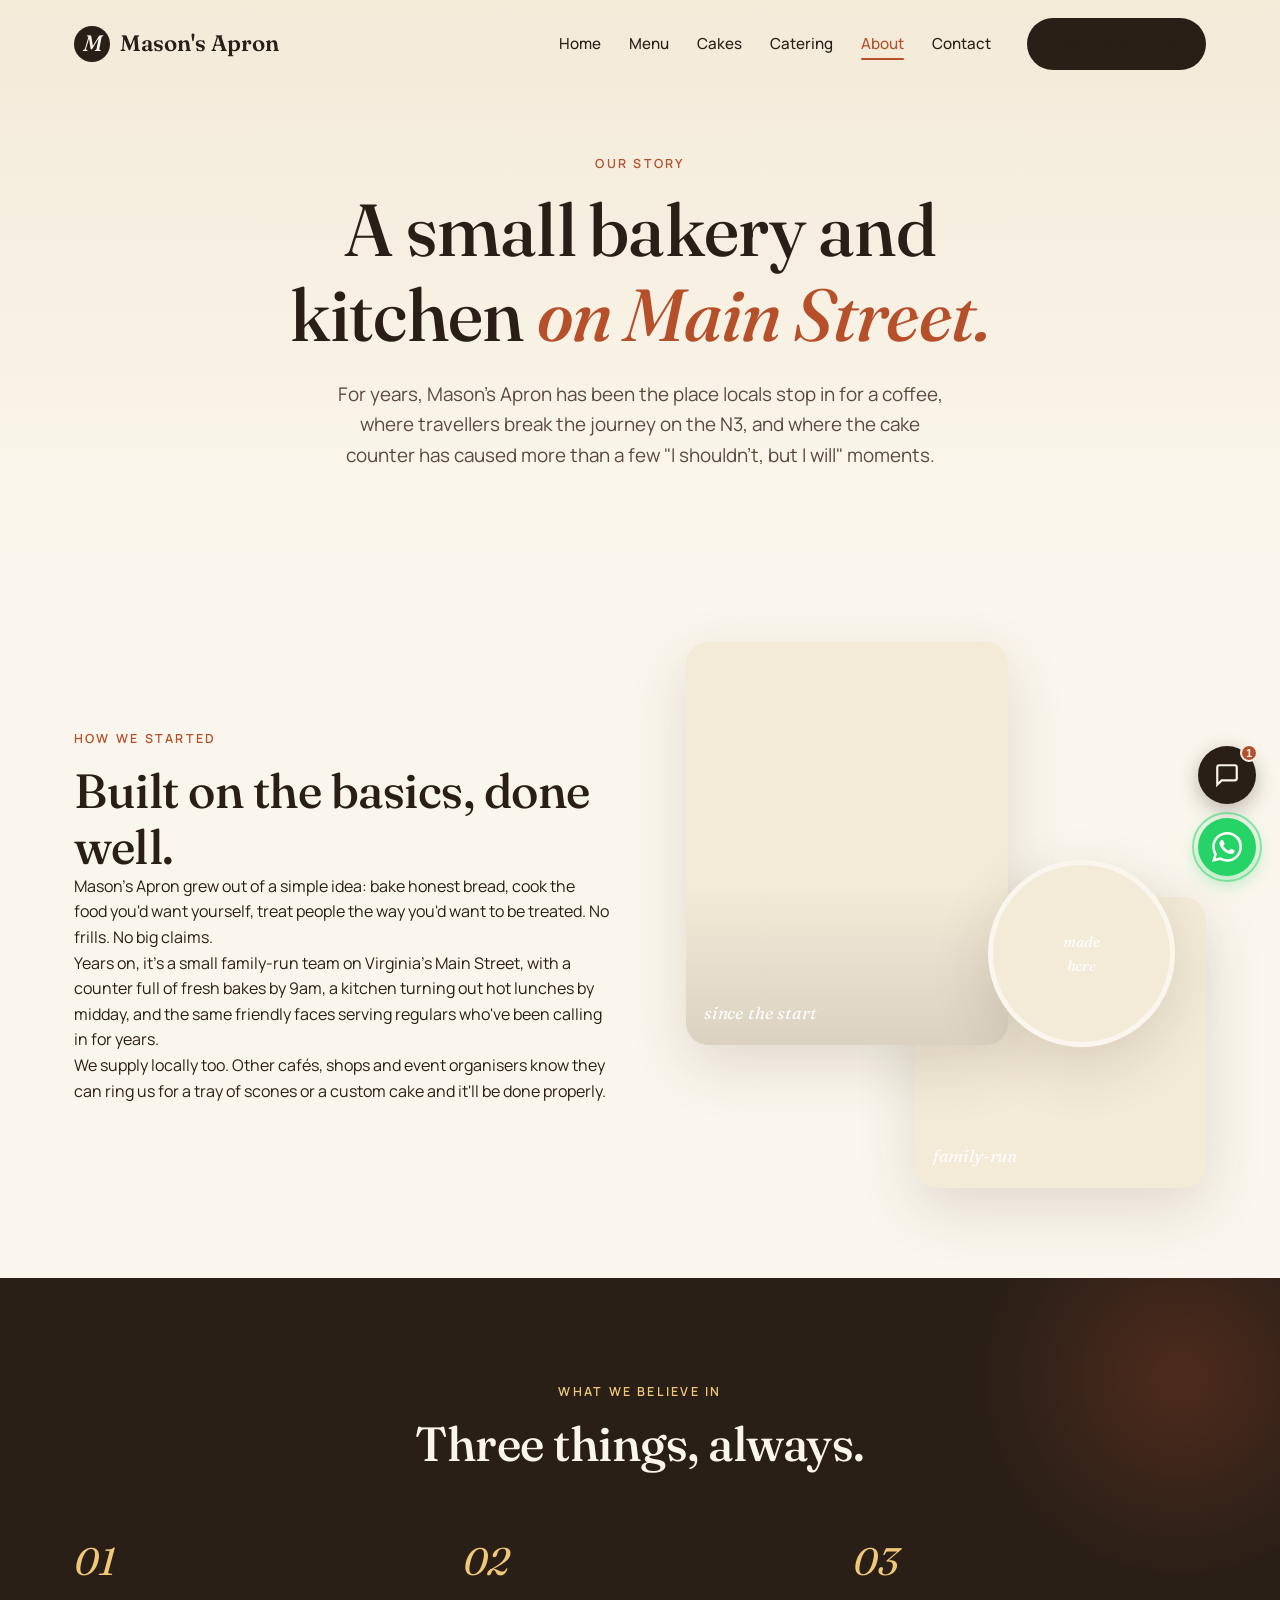
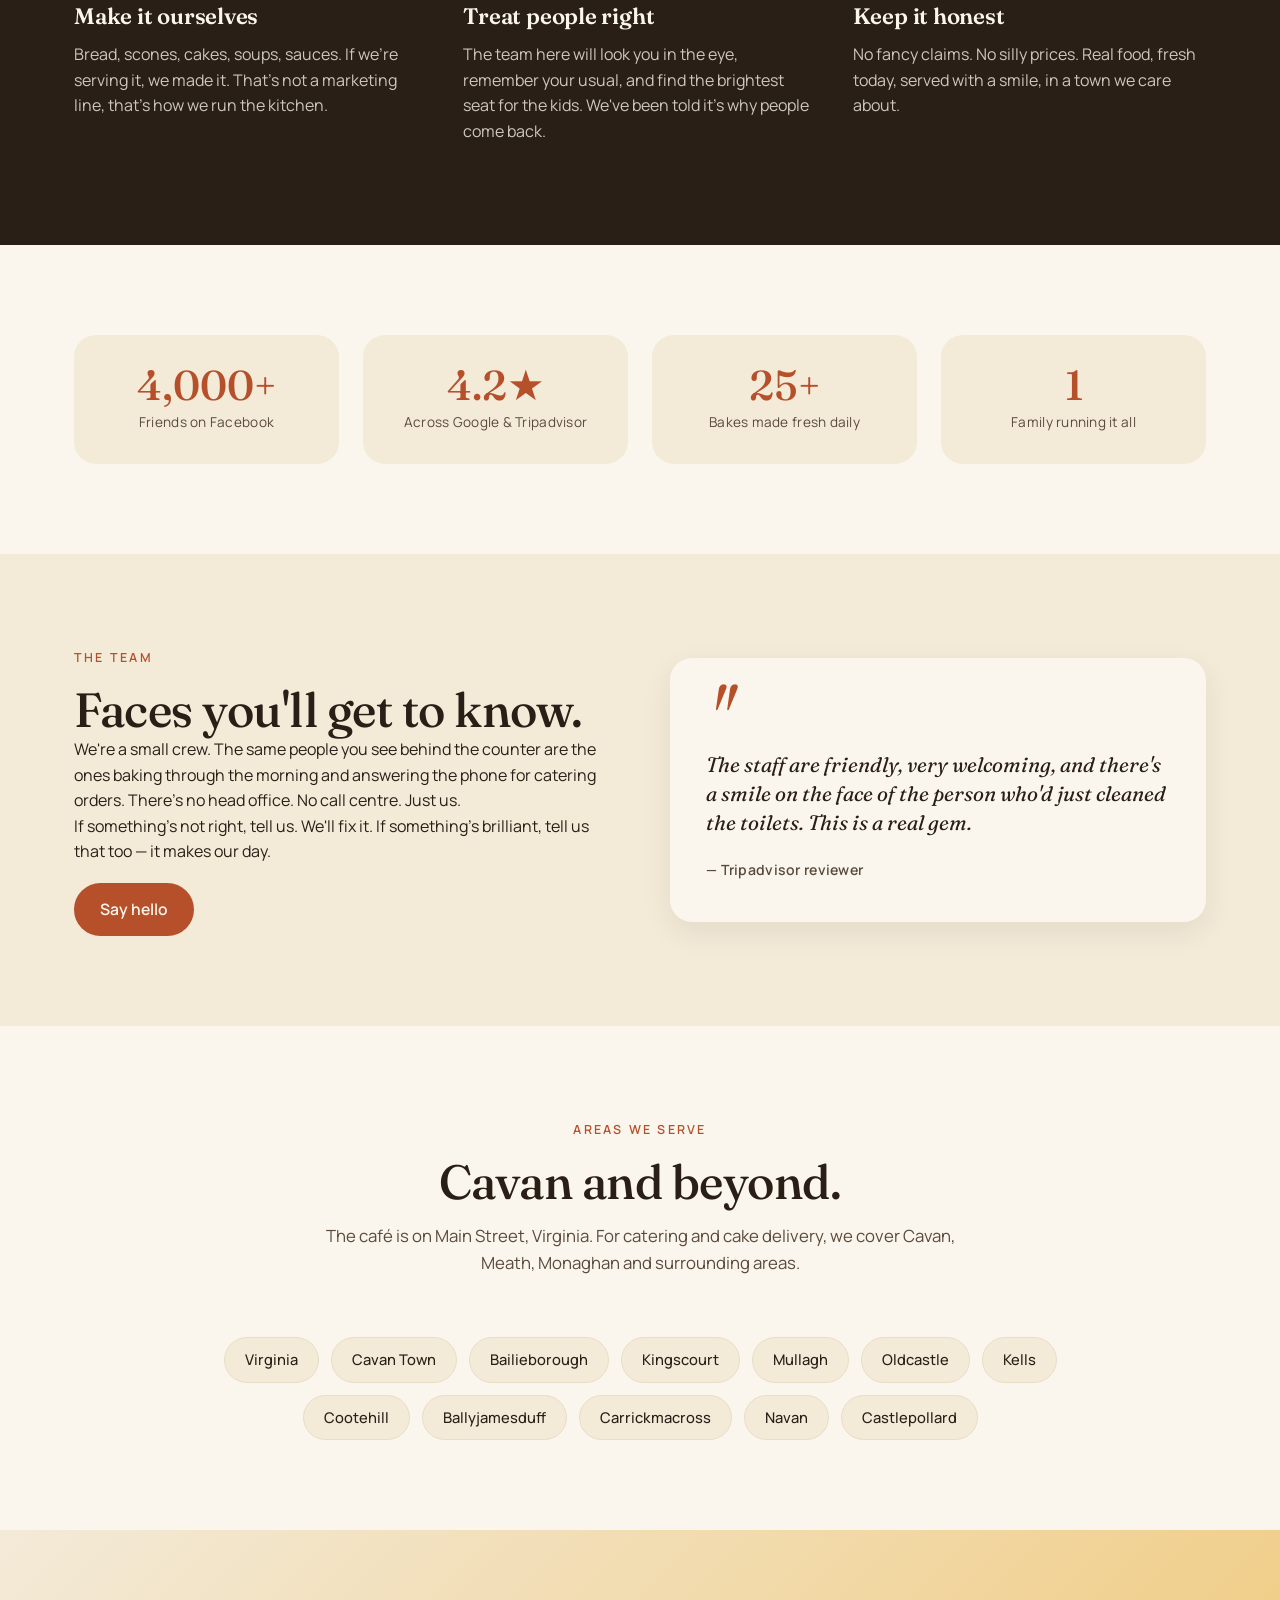
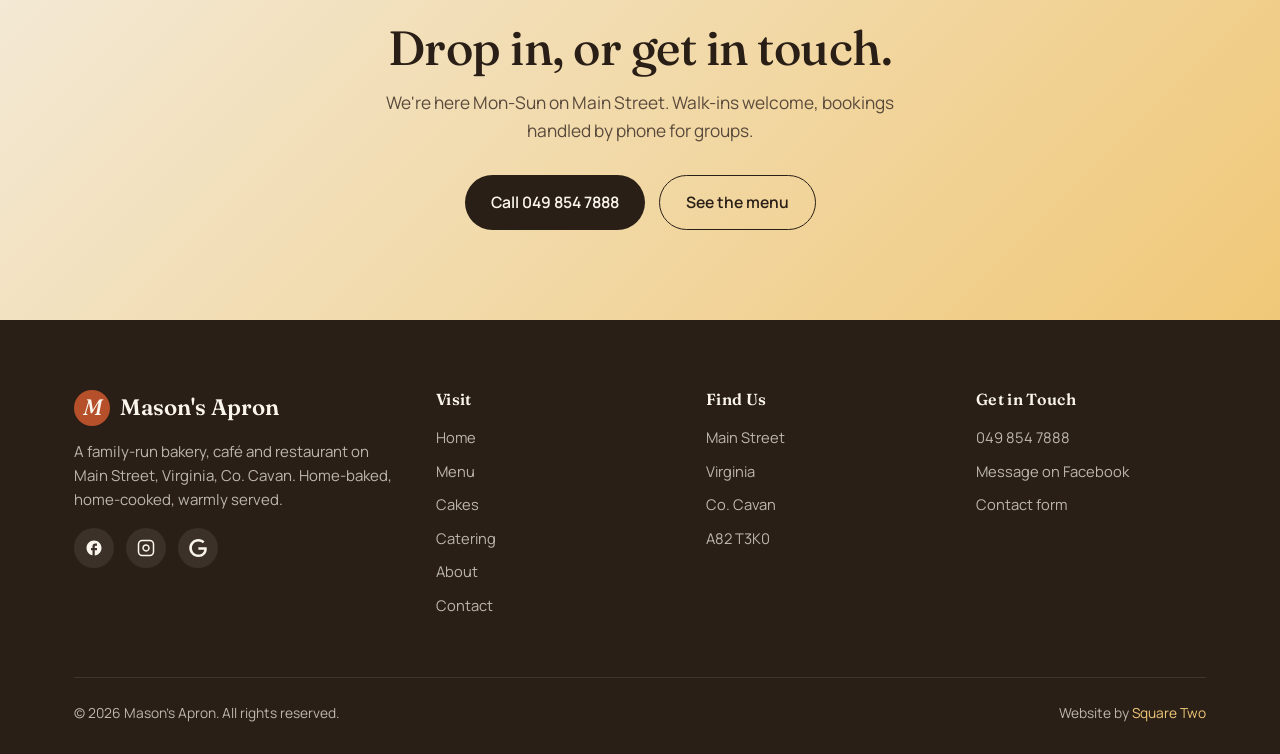
==== commit cc21c488: "Add celebration cakes page, wire into nav, footer, sitemap" ====
--- a/about.html
+++ b/about.html
@@ -29,6 +29,7 @@
       <ul class="nav-links" id="navLinks">
         <li><a href="/">Home</a></li>
         <li><a href="/menu.html">Menu</a></li>
+        <li><a href="/cakes.html">Cakes</a></li>
         <li><a href="/catering.html">Catering</a></li>
         <li><a href="/about.html" class="active">About</a></li>
         <li><a href="/contact.html">Contact</a></li>
--- a/styles.css
+++ b/styles.css
@@ -1495,3 +1495,158 @@
   .gallery { grid-template-columns: repeat(2, 1fr); gap: 3px; }
   .hero-card-3 { width: 40%; }
 }
+
+/* ===== FULL-BLEED HERO ===== */
+.hero {
+  position: relative;
+  display: flex;
+  align-items: center;
+  min-height: 92vh;
+  padding: 140px 0 90px;
+  overflow: hidden;
+}
+.hero-media {
+  position: absolute;
+  inset: 0;
+  z-index: 0;
+}
+.hero-media img {
+  width: 100%;
+  height: 100%;
+  object-fit: cover;
+  object-position: center 60%;
+}
+.hero-scrim {
+  position: absolute;
+  inset: 0;
+  z-index: 1;
+  background:
+    linear-gradient(90deg, rgba(28,19,12,0.86) 0%, rgba(28,19,12,0.55) 42%, rgba(28,19,12,0.12) 75%, rgba(28,19,12,0.04) 100%),
+    linear-gradient(0deg, rgba(28,19,12,0.45) 0%, transparent 30%),
+    linear-gradient(180deg, rgba(28,19,12,0.42) 0%, transparent 22%);
+}
+.hero-inner { position: relative; z-index: 2; }
+.hero-content { max-width: 640px; }
+
+.hero .eyebrow { color: var(--butter); }
+.hero h1 { color: var(--cream); }
+.hero .italic { color: var(--butter); }
+.hero p.lead { color: rgba(251, 246, 237, 0.92); }
+.hero .hero-trust { margin-top: 36px; }
+.hero .trust-item { color: rgba(251, 246, 237, 0.88); }
+.hero .trust-item svg { color: var(--butter); }
+.hero .btn-secondary {
+  border-color: rgba(251, 246, 237, 0.7);
+  color: var(--cream);
+}
+.hero .btn-secondary:hover {
+  background: var(--cream);
+  color: var(--ink);
+  border-color: var(--cream);
+}
+
+/* Nav sitting over the dark hero (homepage only, before scroll) */
+body.home .nav:not(.scrolled) .logo,
+body.home .nav:not(.scrolled) .nav-links > li > a:not(.btn) {
+  color: var(--cream);
+}
+body.home .nav:not(.scrolled) .nav-links > li > a:not(.btn):hover {
+  color: var(--butter);
+}
+body.home .nav:not(.scrolled) .hamburger span {
+  background: var(--cream);
+}
+/* When the mobile menu is open (cream overlay), flip back to dark */
+body.home .nav:not(.scrolled) .nav-links.active > li > a:not(.btn) {
+  color: var(--ink);
+}
+body.home .nav:not(.scrolled) .nav-links.active > li > a:not(.btn):hover {
+  color: var(--rust);
+}
+body.home .nav .hamburger.active span {
+  background: var(--ink);
+}
+
+@media (max-width: 900px) {
+  .hero { min-height: 86vh; padding: 120px 0 70px; }
+  .hero-scrim {
+    background:
+      linear-gradient(90deg, rgba(28,19,12,0.82) 0%, rgba(28,19,12,0.6) 60%, rgba(28,19,12,0.4) 100%),
+      linear-gradient(0deg, rgba(28,19,12,0.5) 0%, transparent 35%);
+  }
+}
+
+/* ===== OUR STORY (editorial, photo-led) ===== */
+.story-feature {
+  display: grid;
+  grid-template-columns: 0.92fr 1.08fr;
+  gap: 72px;
+  align-items: center;
+}
+.sf-media {
+  position: relative;
+  padding-bottom: 38px;
+  padding-right: 34px;
+}
+.sf-main {
+  margin: 0;
+  border-radius: var(--r-lg);
+  overflow: hidden;
+  aspect-ratio: 4 / 5;
+  box-shadow: var(--shadow-lg);
+}
+.sf-main img { width: 100%; height: 100%; object-fit: cover; }
+.sf-inset {
+  position: absolute;
+  right: 0;
+  bottom: 0;
+  width: 46%;
+  margin: 0;
+  border-radius: var(--r-md);
+  overflow: hidden;
+  aspect-ratio: 3 / 4;
+  border: 6px solid var(--cream-2);
+  box-shadow: var(--shadow);
+}
+.sf-inset img { width: 100%; height: 100%; object-fit: cover; }
+
+.sf-body h2 { margin-bottom: 20px; max-width: 18ch; }
+.sf-body p {
+  color: var(--ink-soft);
+  font-size: 1.02rem;
+  margin-bottom: 16px;
+  max-width: 52ch;
+}
+.sf-lead {
+  font-size: 1.15rem !important;
+  color: var(--ink) !important;
+}
+.sf-facts {
+  margin: 30px 0 34px;
+  display: grid;
+  grid-template-columns: 1fr 1fr;
+  gap: 24px 36px;
+}
+.sf-fact { border-top: 1.5px solid var(--crust); padding-top: 12px; }
+.sf-fact dt {
+  font-family: 'Fraunces', serif;
+  font-size: 1.05rem;
+  font-weight: 500;
+  color: var(--ink);
+  margin-bottom: 4px;
+}
+.sf-fact dd {
+  margin: 0;
+  font-size: 0.9rem;
+  line-height: 1.5;
+  color: var(--ink-soft);
+}
+
+@media (max-width: 900px) {
+  .story-feature { grid-template-columns: 1fr; gap: 44px; }
+  .sf-media { max-width: 460px; }
+}
+@media (max-width: 560px) {
+  .sf-facts { grid-template-columns: 1fr; gap: 18px; }
+  .sf-body h2 { max-width: none; }
+}
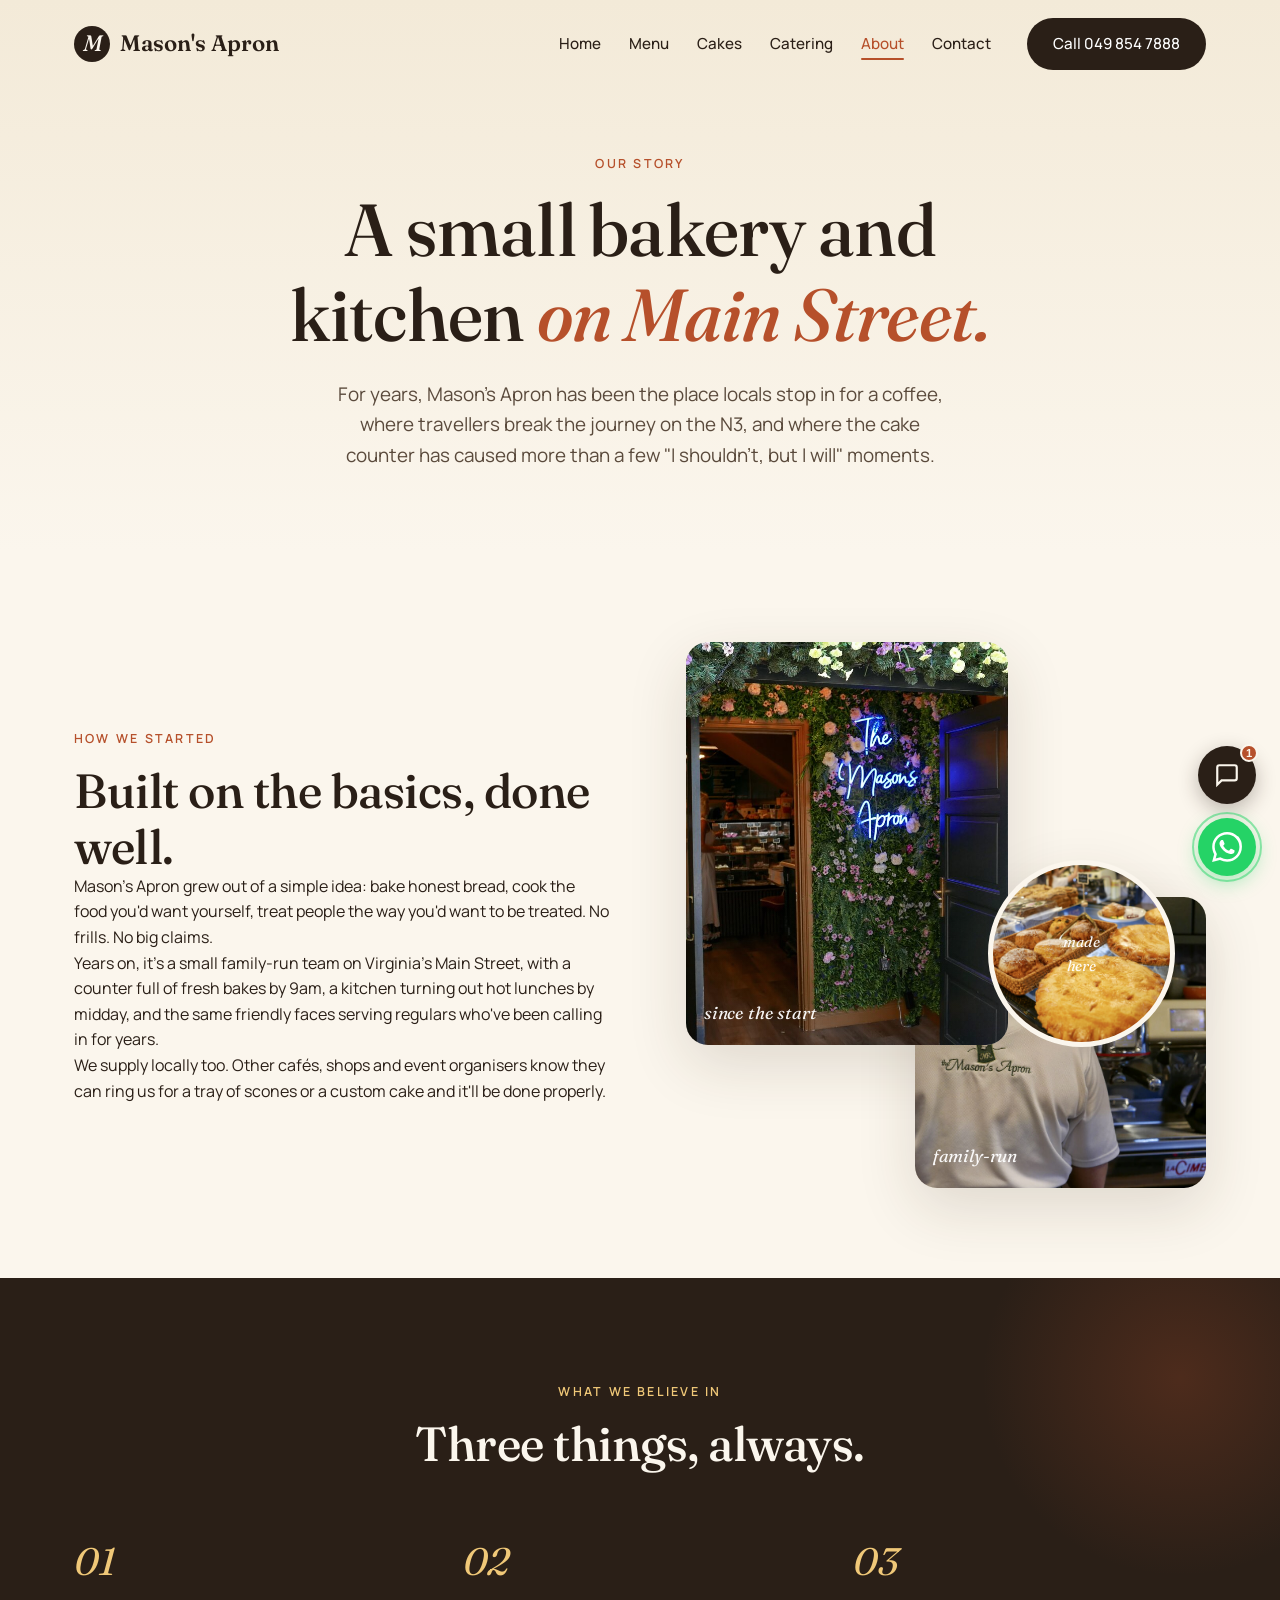
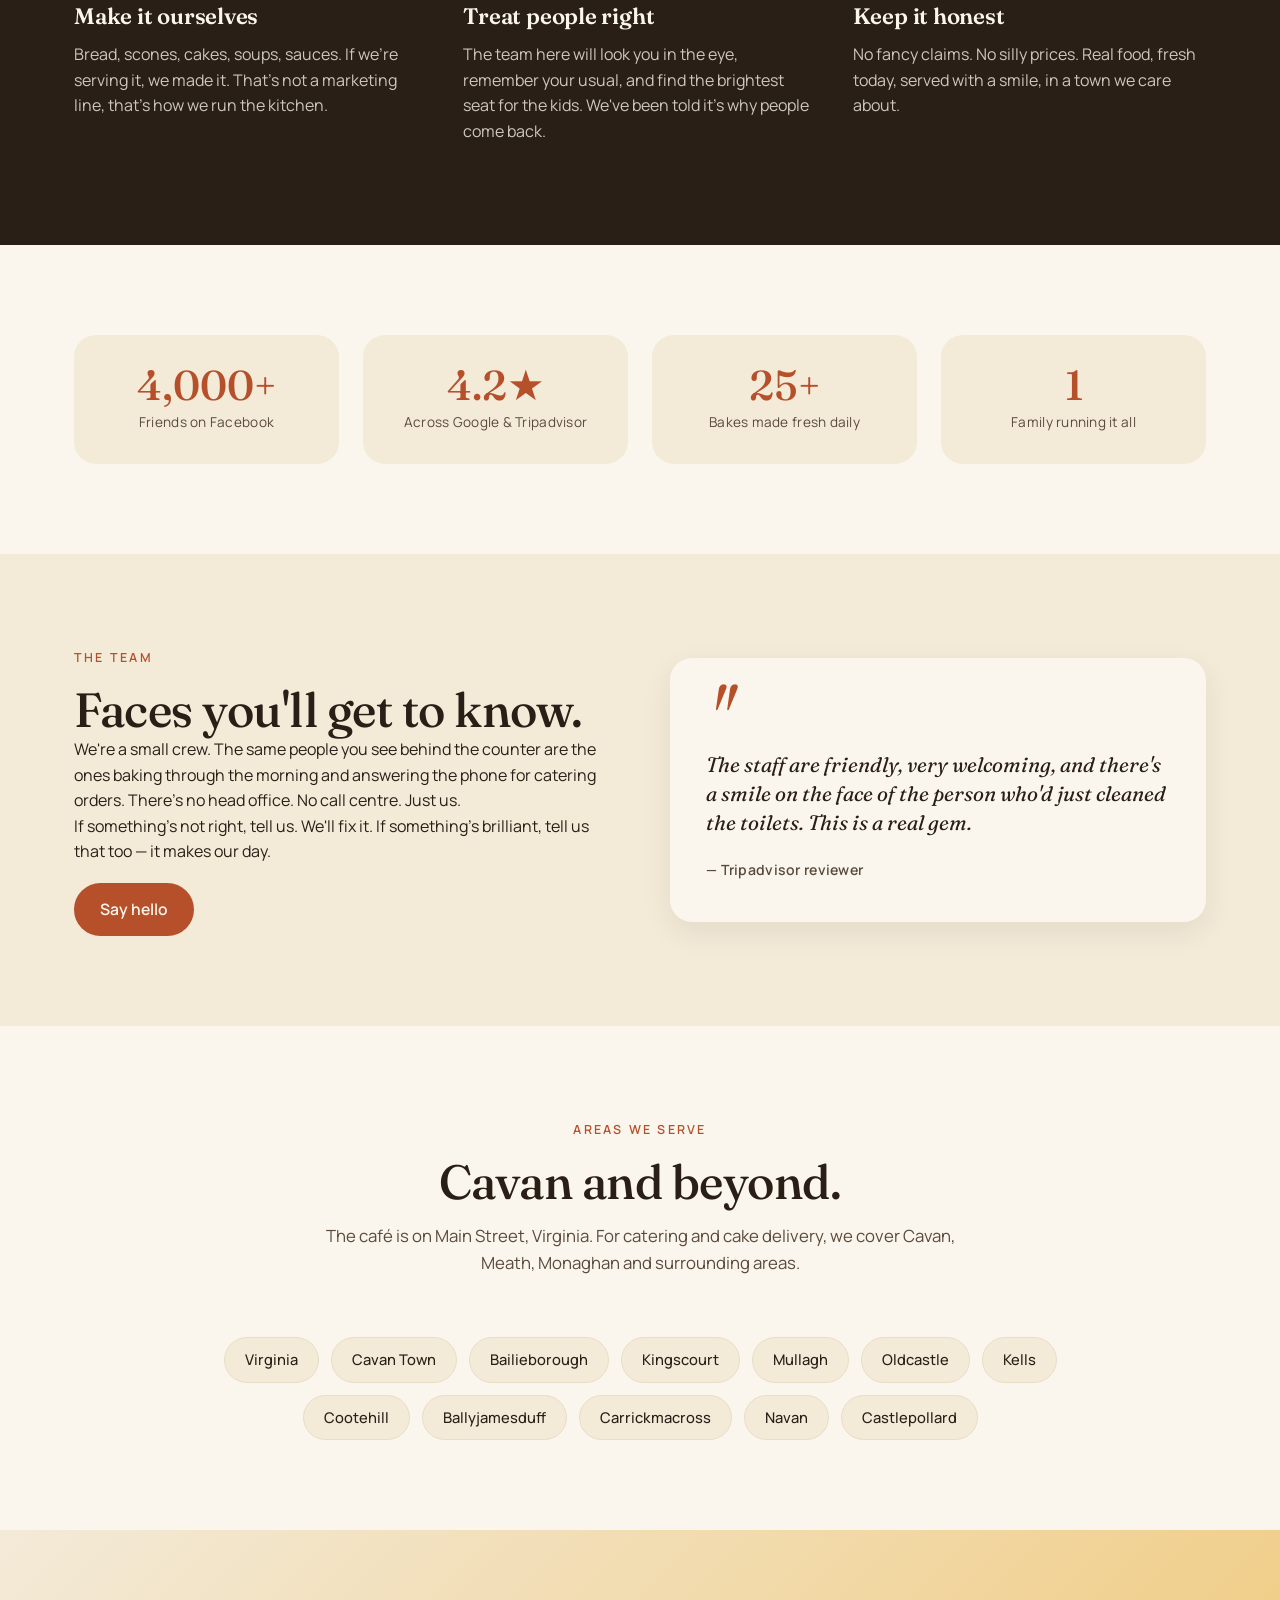
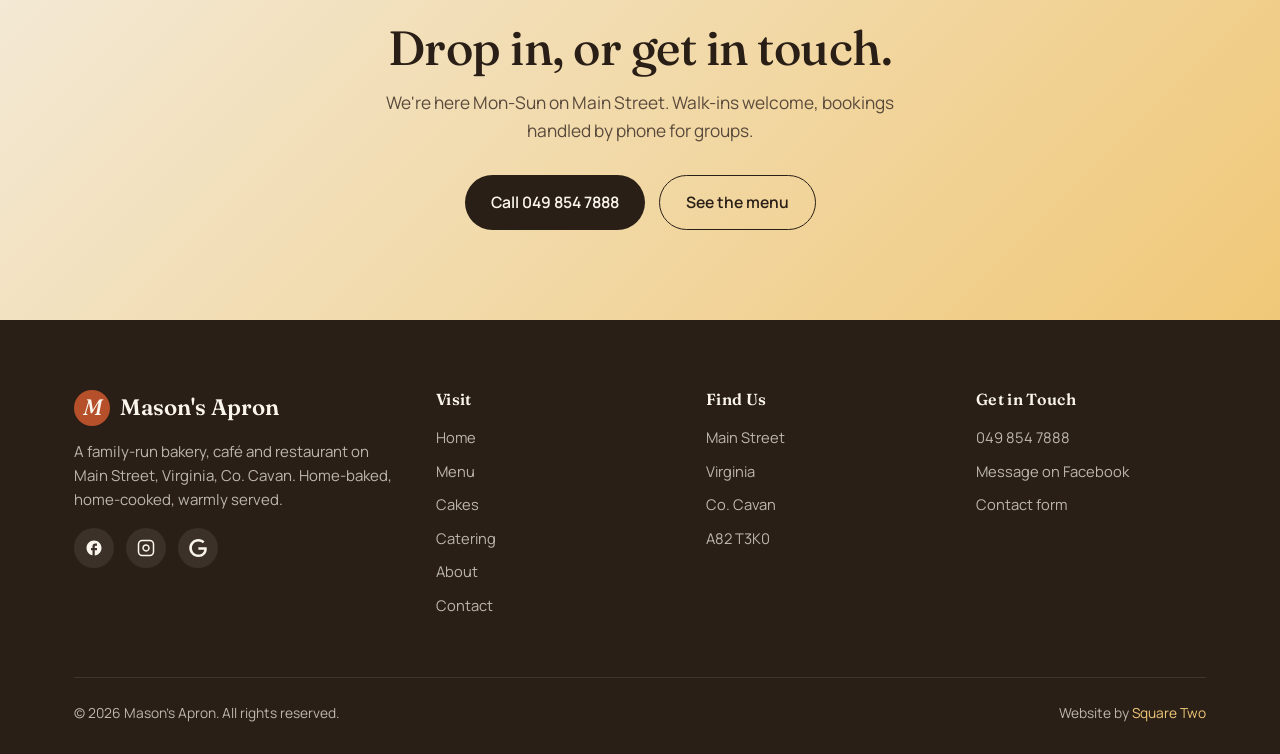
==== commit 33b1c397: "Fill blank about-page hero cards with photos" ====
--- a/about.html
+++ b/about.html
@@ -65,12 +65,15 @@
         </div>
         <div class="hero-visual" data-reveal>
           <div class="hero-card hero-card-1">
+            <img src="/images/about-since.jpg" alt="The Mason's Apron shopfront on Main Street, Virginia" loading="lazy">
             <span class="label">since the start</span>
           </div>
           <div class="hero-card hero-card-2">
+            <img src="/images/staff-apron.jpg" alt="A member of the family-run Mason's Apron team" loading="lazy">
             <span class="label">family-run</span>
           </div>
           <div class="hero-card hero-card-3">
+            <img src="/images/about-made.jpg" alt="Fresh pies and bakes made in-house at Mason's Apron" loading="lazy">
             <span class="label">made<br>here</span>
           </div>
         </div>
--- a/styles.css
+++ b/styles.css
@@ -156,6 +156,7 @@
 }
 .nav-links a.btn.active::after { display: none; }
 .nav-cta { margin-left: 8px; }
+.btn-primary.nav-cta, .btn-primary.nav-cta:hover { color: #ffffff; }
 
 .hamburger {
   display: none;
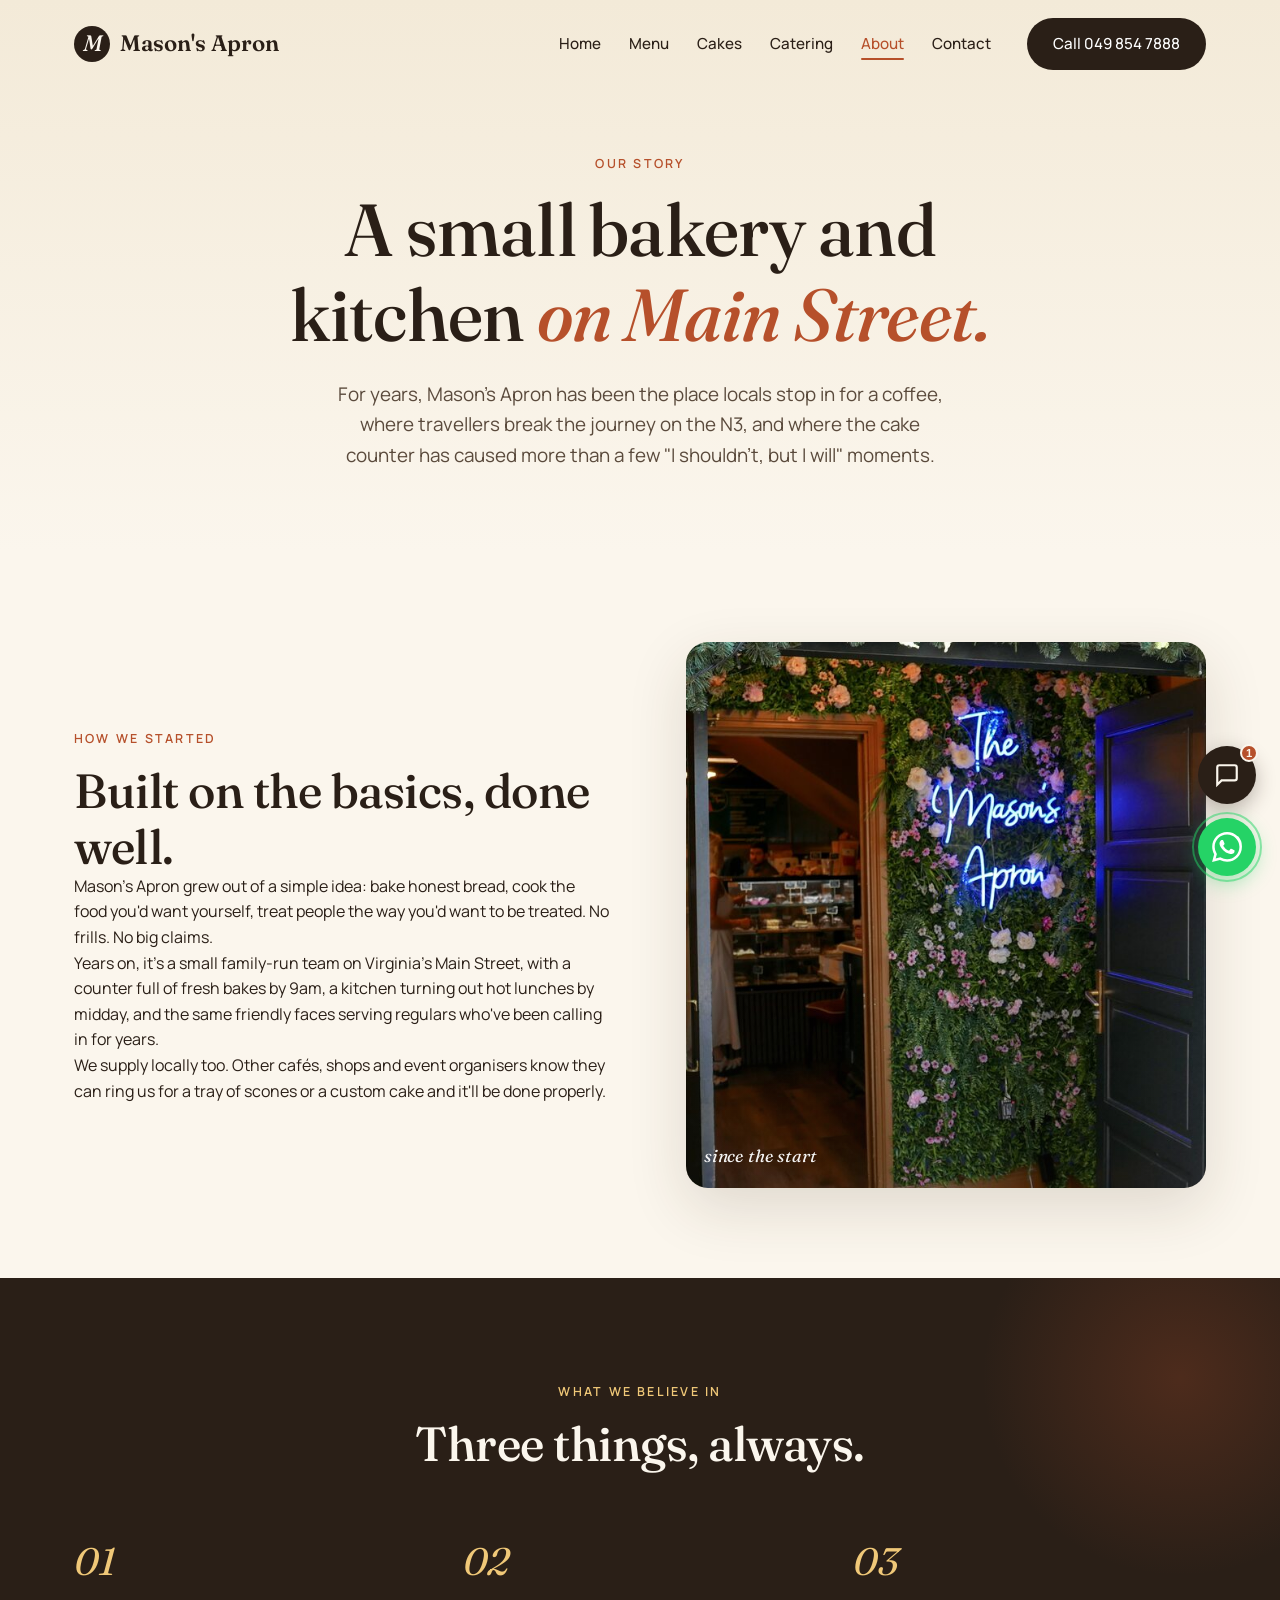
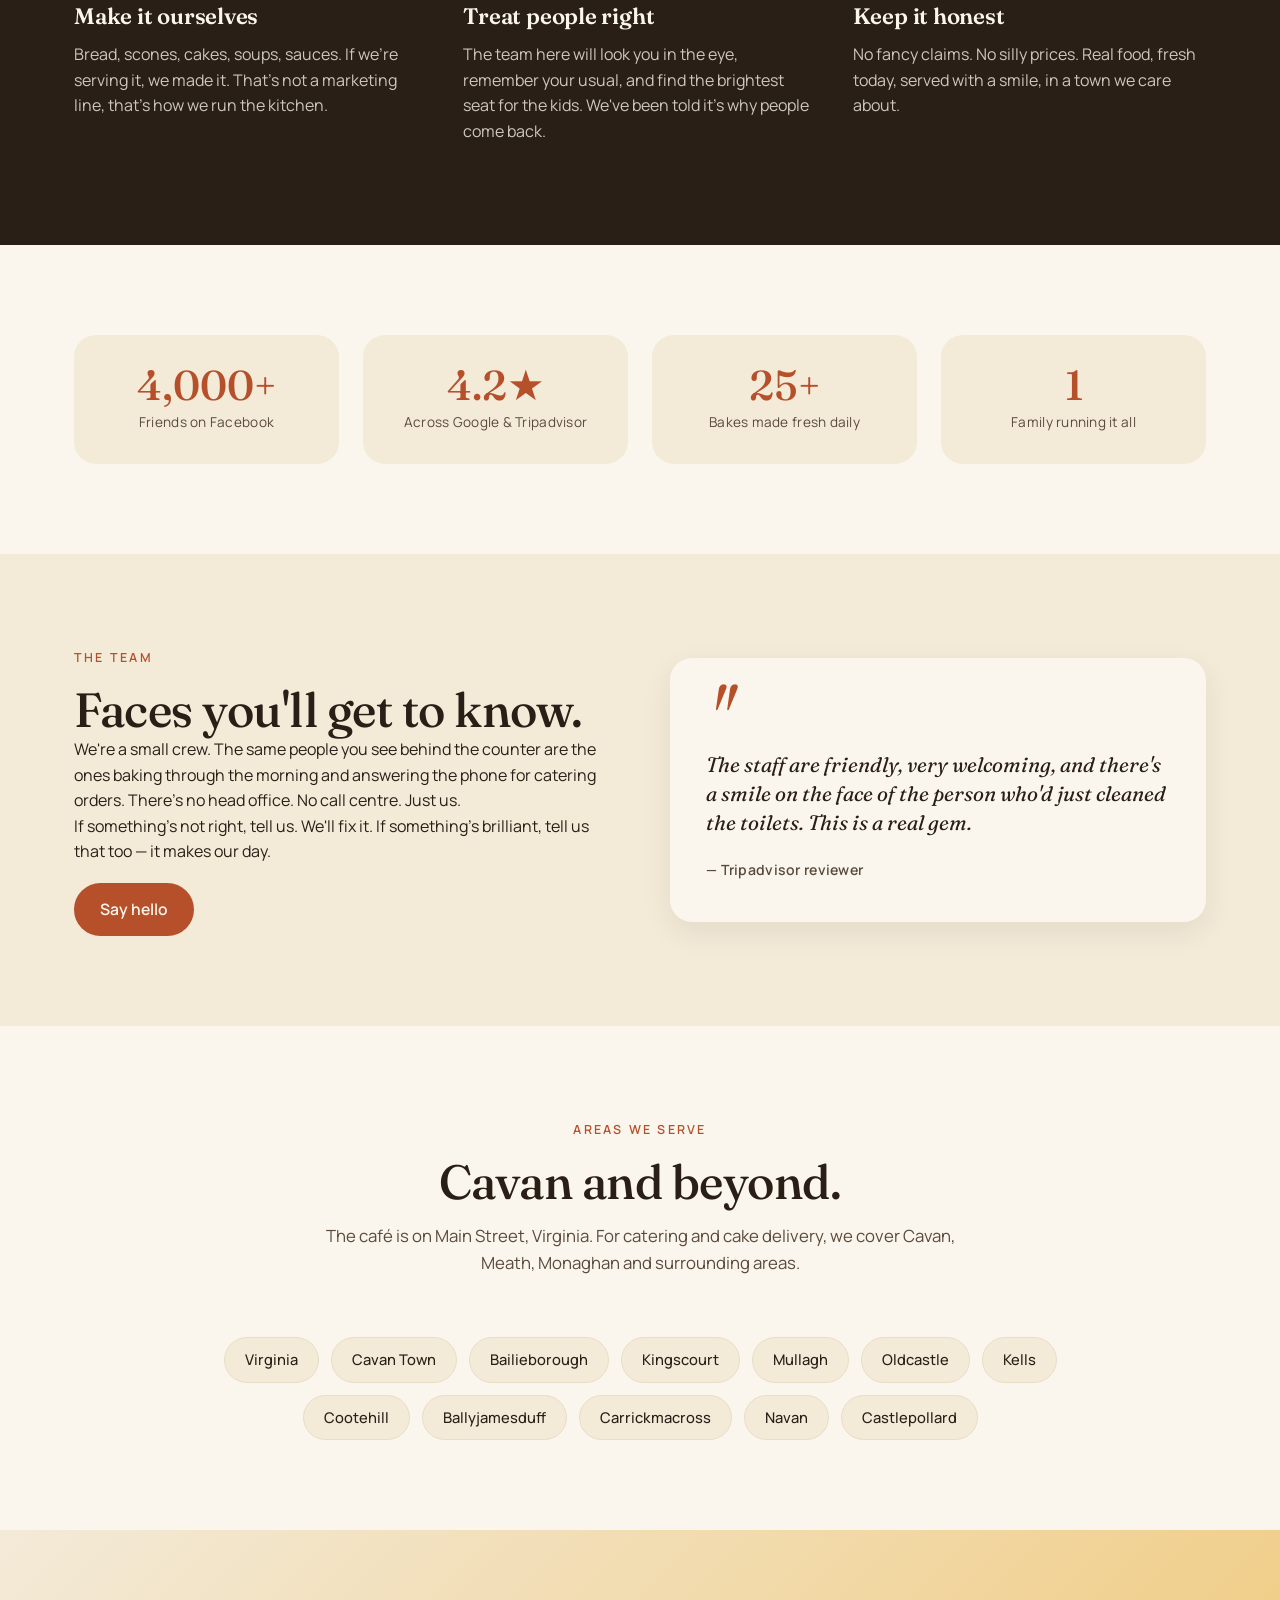
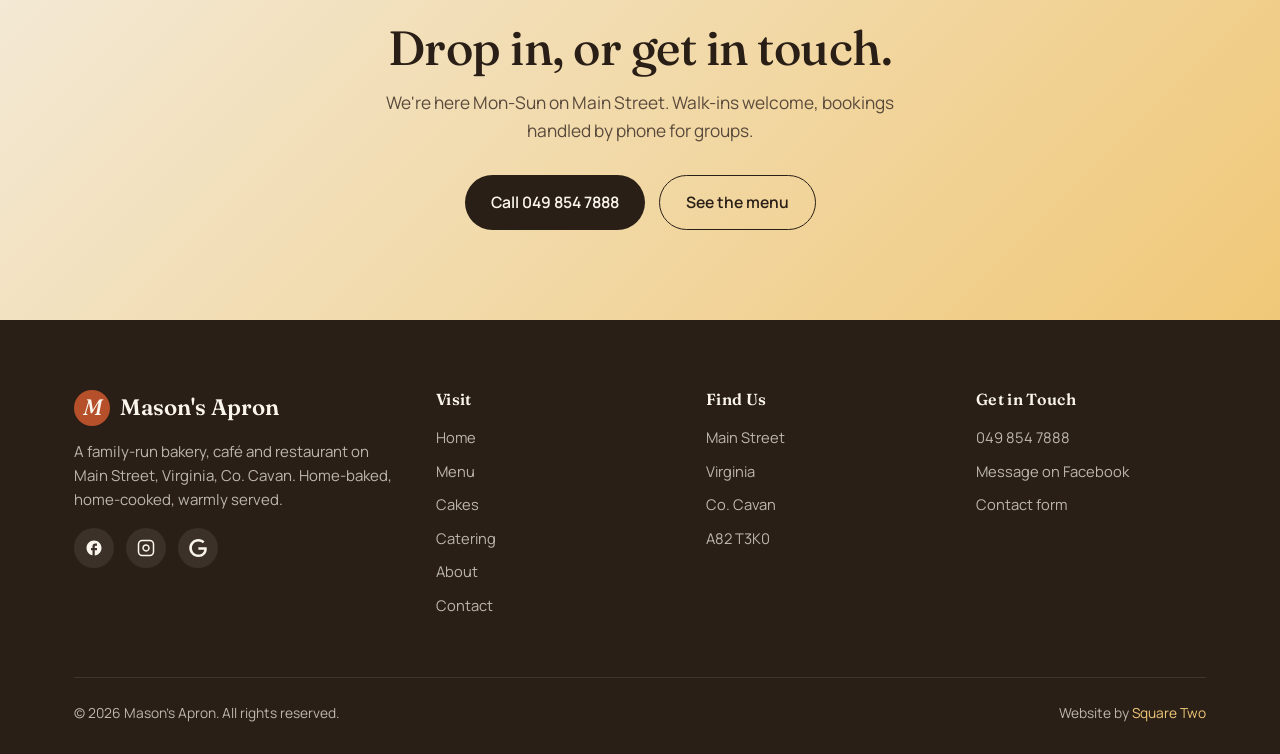
==== commit 0a44ca2e: "About page: keep only shopfront image, remove other two cards" ====
--- a/about.html
+++ b/about.html
@@ -64,17 +64,9 @@
           <p>We supply locally too. Other cafés, shops and event organisers know they can ring us for a tray of scones or a custom cake and it'll be done properly.</p>
         </div>
         <div class="hero-visual" data-reveal>
-          <div class="hero-card hero-card-1">
+          <div class="hero-card hero-card-1" style="position:relative; width:100%; height:100%; aspect-ratio:auto;">
             <img src="/images/about-since.jpg" alt="The Mason's Apron shopfront on Main Street, Virginia" loading="lazy">
             <span class="label">since the start</span>
-          </div>
-          <div class="hero-card hero-card-2">
-            <img src="/images/staff-apron.jpg" alt="A member of the family-run Mason's Apron team" loading="lazy">
-            <span class="label">family-run</span>
-          </div>
-          <div class="hero-card hero-card-3">
-            <img src="/images/about-made.jpg" alt="Fresh pies and bakes made in-house at Mason's Apron" loading="lazy">
-            <span class="label">made<br>here</span>
           </div>
         </div>
       </div>
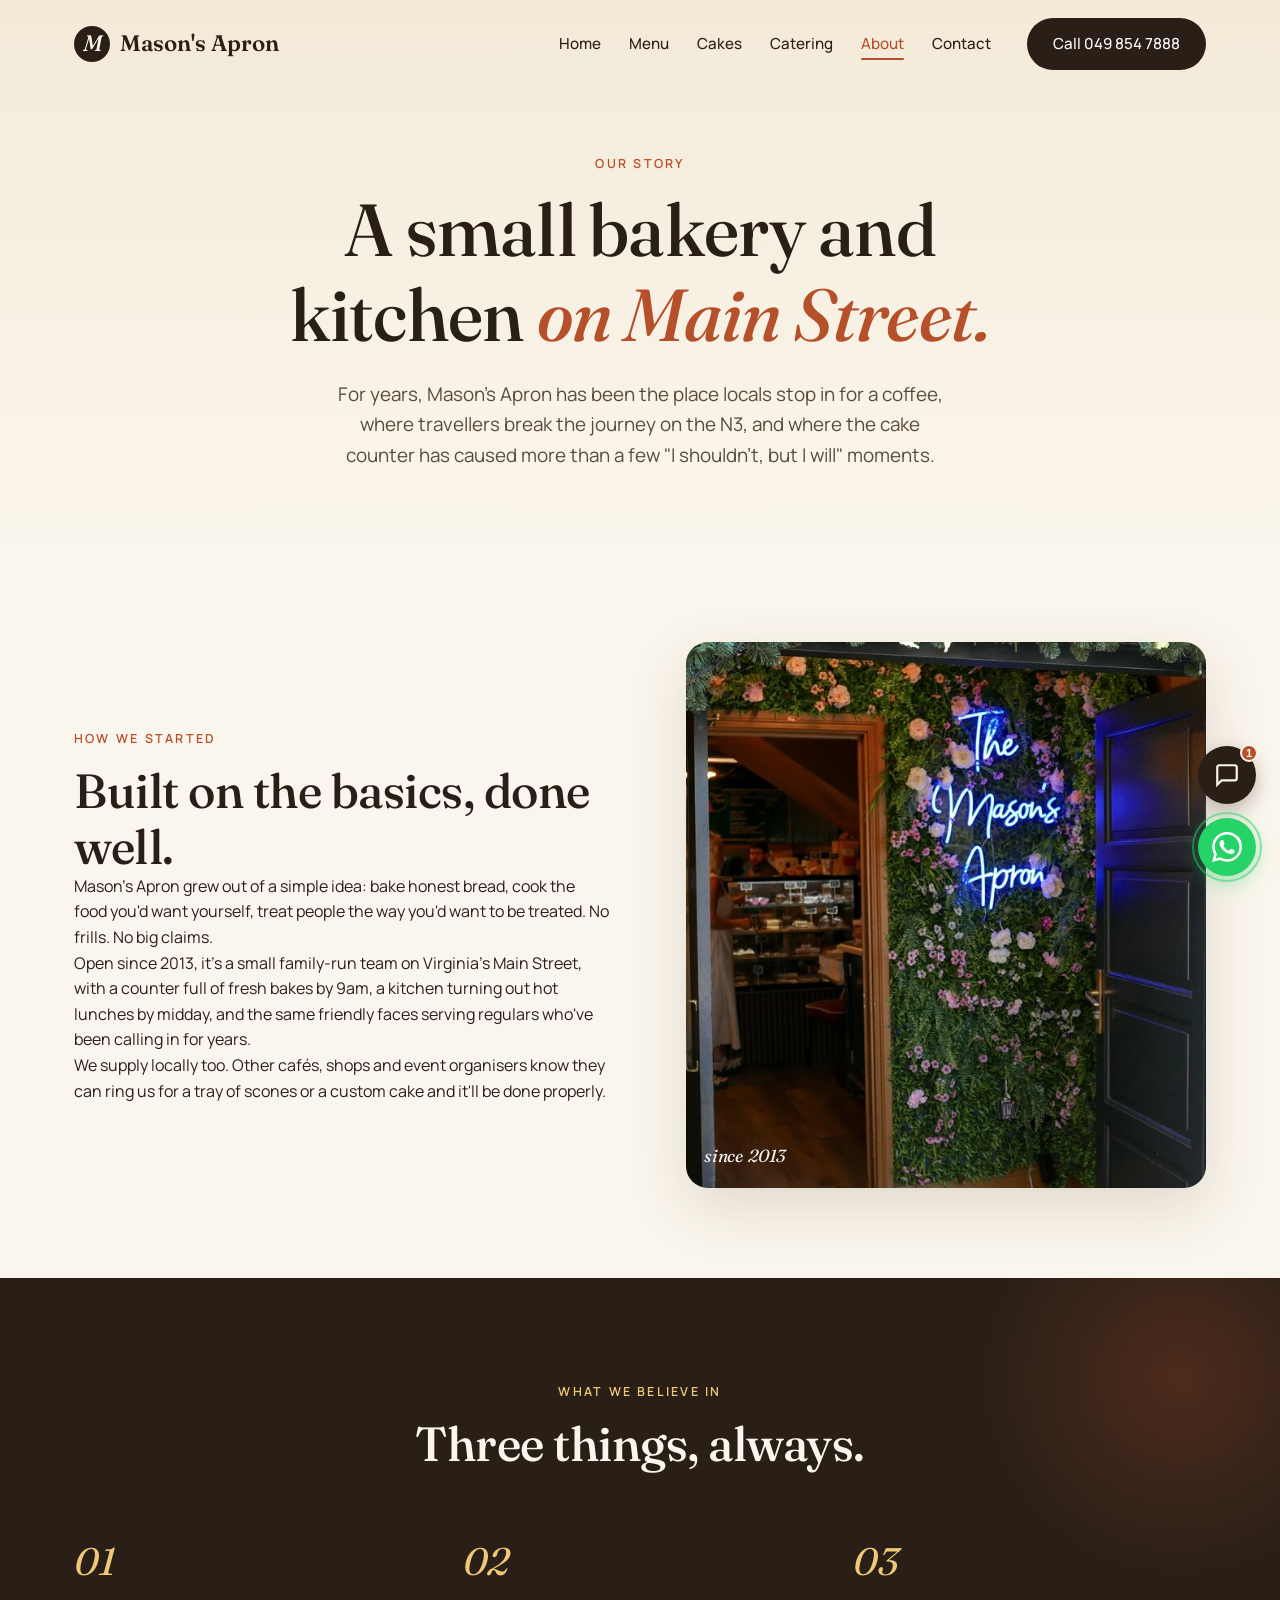
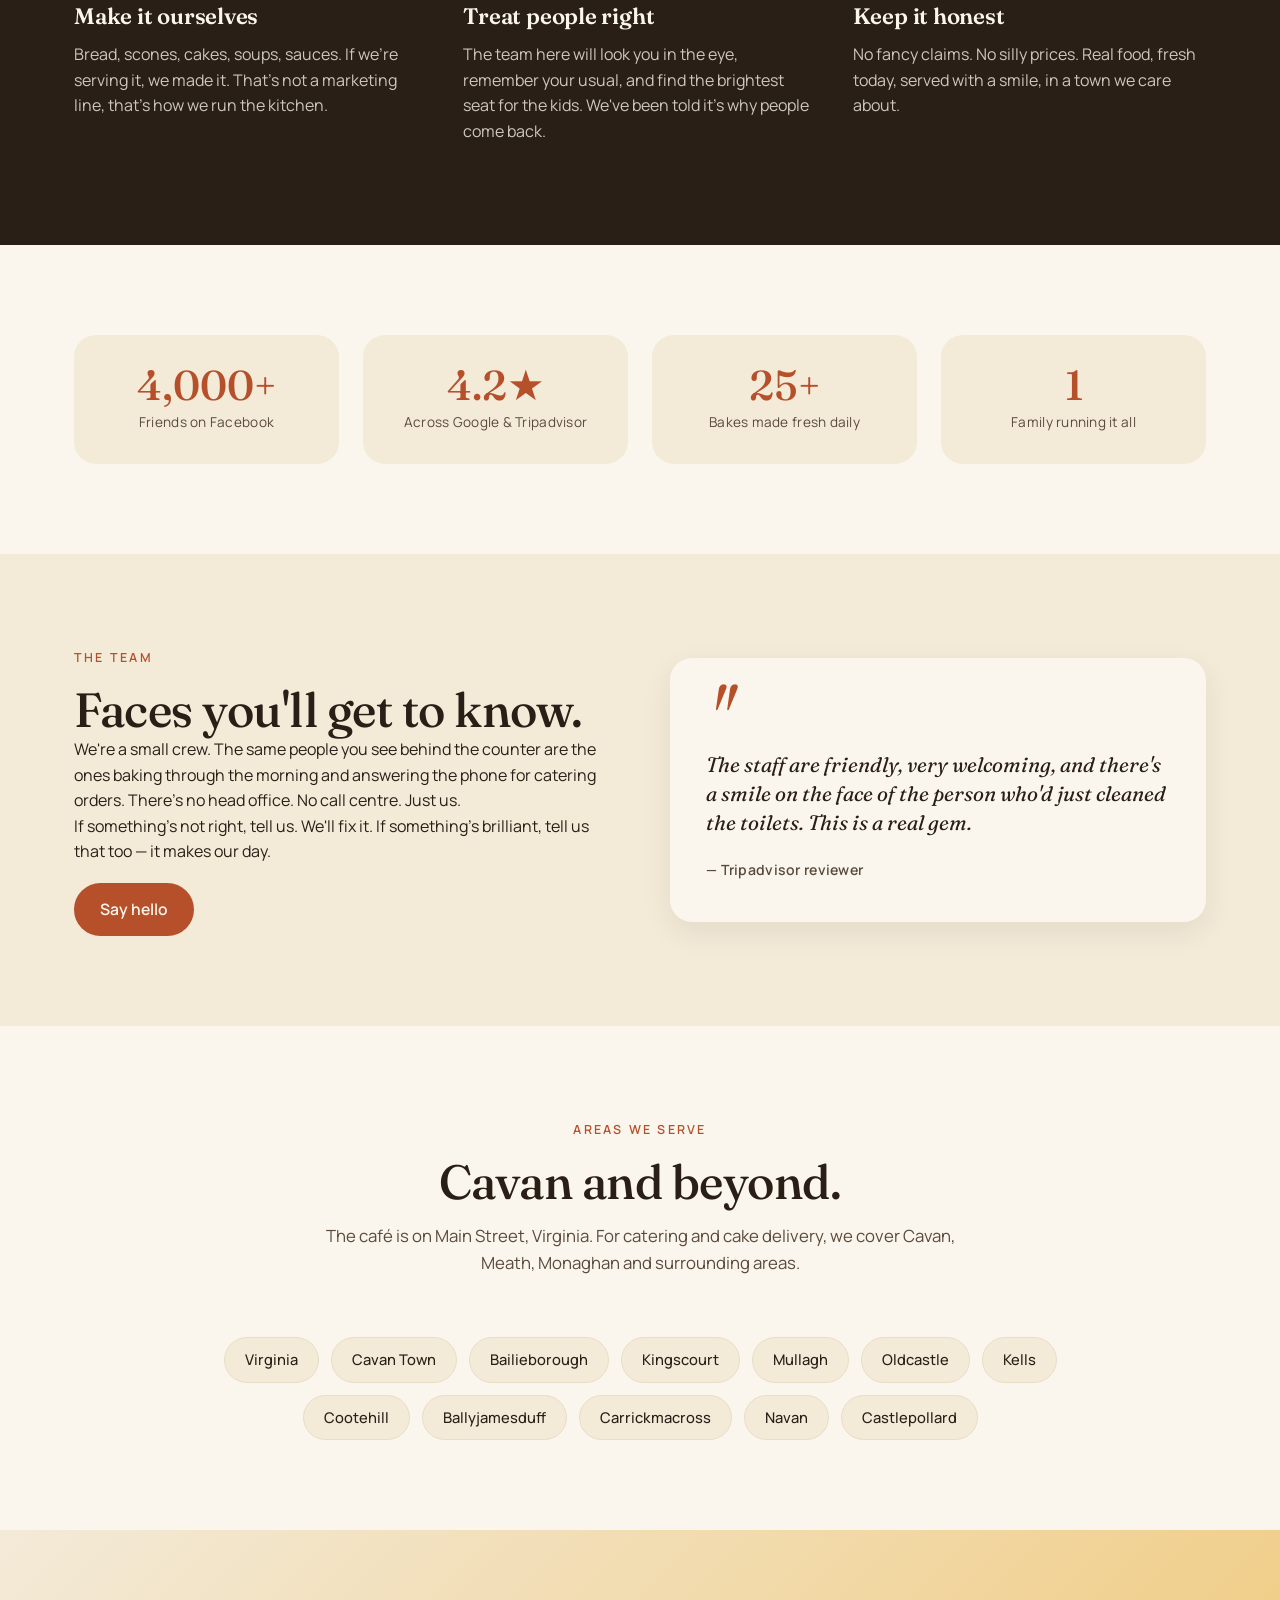
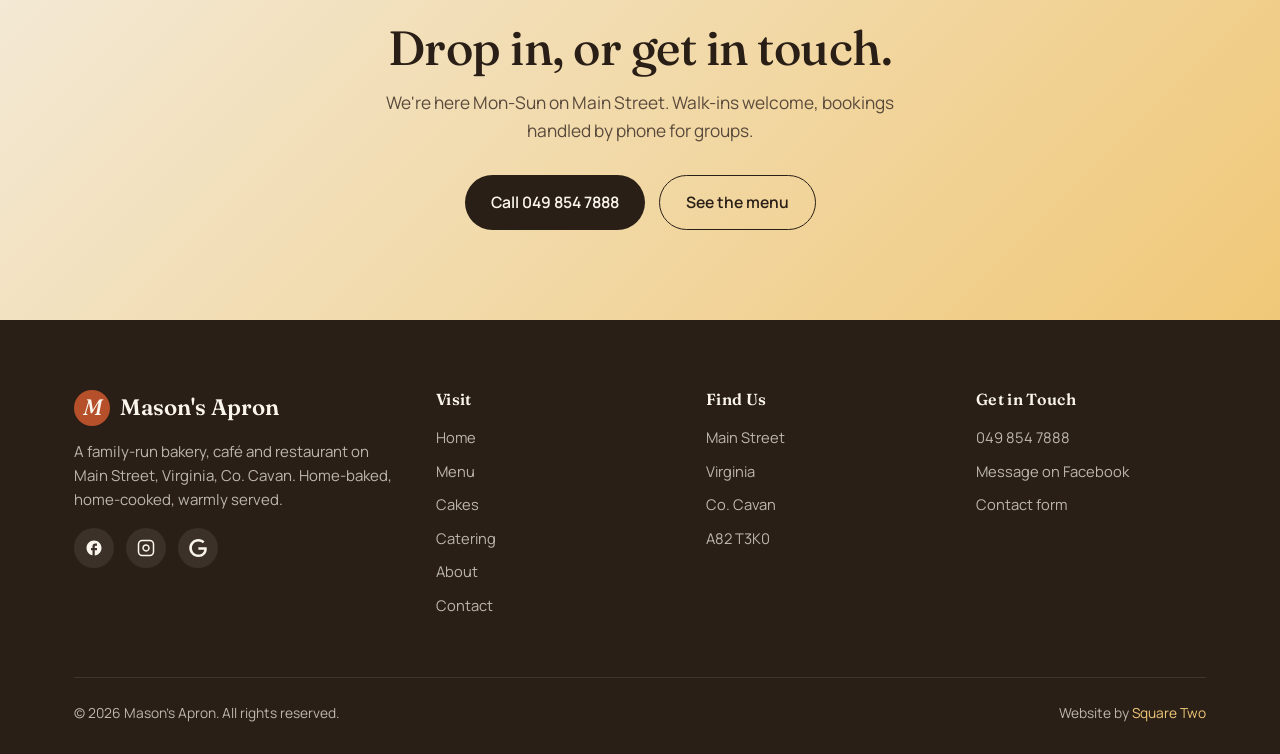
==== commit 60243e46: "Apply client feedback: update coffee prices, remove tuna & €2 tea/coffee add-on from catering, 'sinc" ====
--- a/about.html
+++ b/about.html
@@ -60,13 +60,13 @@
           <span class="eyebrow">How we started</span>
           <h2>Built on the basics, done well.</h2>
           <p>Mason's Apron grew out of a simple idea: bake honest bread, cook the food you'd want yourself, treat people the way you'd want to be treated. No frills. No big claims.</p>
-          <p>Years on, it's a small family-run team on Virginia's Main Street, with a counter full of fresh bakes by 9am, a kitchen turning out hot lunches by midday, and the same friendly faces serving regulars who've been calling in for years.</p>
+          <p>Open since 2013, it's a small family-run team on Virginia's Main Street, with a counter full of fresh bakes by 9am, a kitchen turning out hot lunches by midday, and the same friendly faces serving regulars who've been calling in for years.</p>
           <p>We supply locally too. Other cafés, shops and event organisers know they can ring us for a tray of scones or a custom cake and it'll be done properly.</p>
         </div>
         <div class="hero-visual" data-reveal>
           <div class="hero-card hero-card-1" style="position:relative; width:100%; height:100%; aspect-ratio:auto;">
             <img src="/images/about-since.jpg" alt="The Mason's Apron shopfront on Main Street, Virginia" loading="lazy">
-            <span class="label">since the start</span>
+            <span class="label">since 2013</span>
           </div>
         </div>
       </div>
@@ -190,4 +190,4 @@
 
   <script src="/script.js"></script>
 </body>
-</html>
+</html
--- a/styles.css
+++ b/styles.css
@@ -1466,6 +1466,48 @@
 .g-item img { width: 100%; height: 100%; object-fit: cover; transition: transform 0.6s ease; }
 .g-item:hover img { transform: scale(1.06); }
 
+/* ===== MOVING CAROUSEL ===== */
+.carousel {
+  width: 100%;
+  overflow: hidden;
+  padding: 14px 0 4px;
+  -webkit-mask-image: linear-gradient(90deg, transparent 0, #000 5%, #000 95%, transparent 100%);
+  mask-image: linear-gradient(90deg, transparent 0, #000 5%, #000 95%, transparent 100%);
+}
+.carousel-track {
+  display: flex;
+  width: max-content;
+  animation: carousel-scroll 70s linear infinite;
+}
+.carousel:hover .carousel-track { animation-play-state: paused; }
+.carousel-item {
+  flex: 0 0 auto;
+  width: 320px;
+  margin-right: 16px;
+  aspect-ratio: 4 / 3;
+  border-radius: var(--r-md);
+  overflow: hidden;
+  box-shadow: var(--shadow);
+}
+.carousel-item img {
+  width: 100%; height: 100%;
+  object-fit: cover;
+  display: block;
+  transition: transform 0.5s ease;
+}
+.carousel-item:hover img { transform: scale(1.05); }
+@keyframes carousel-scroll {
+  from { transform: translateX(0); }
+  to   { transform: translateX(-50%); }
+}
+@media (prefers-reduced-motion: reduce) {
+  .carousel-track { animation: none; }
+  .carousel { overflow-x: auto; }
+}
+@media (max-width: 560px) {
+  .carousel-item { width: 230px; }
+}
+
 /* ===== MENU PAGE PHOTOS & NOTES ===== */
 .menu-photo {
   width: 100%;
